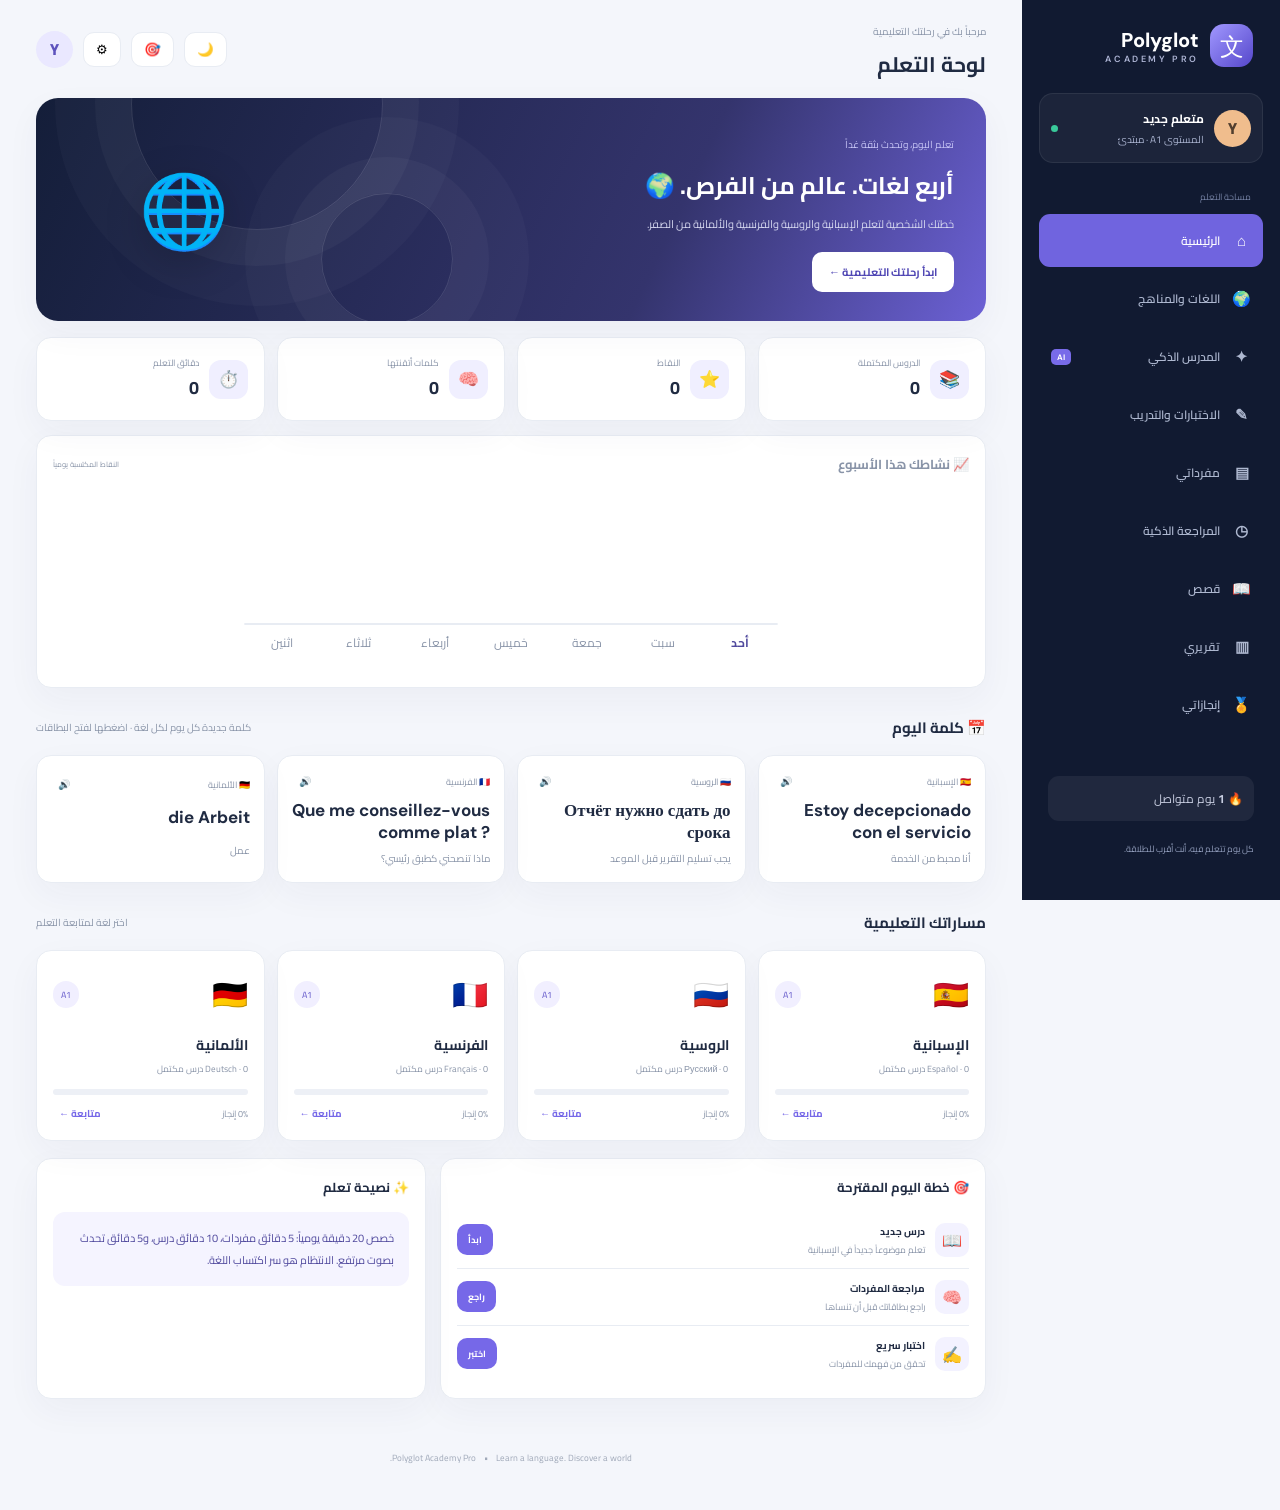
==== 3-index.html @ f04c6871 "Varied quiz questions every attempt (round 9)" ====
<!DOCTYPE html>
<html lang="ar" dir="rtl">
<head>
<meta charset="UTF-8"><meta name="viewport" content="width=device-width,initial-scale=1,viewport-fit=cover">
<meta name="theme-color" content="#10172b"><meta name="description" content="Polyglot Academy - منصة تعلم الإسبانية والروسية والفرنسية والألمانية">
<link rel="manifest" href="manifest.json"><link rel="icon" href="icon.svg" type="image/svg+xml"><link rel="apple-touch-icon" href="icon-192.png"><link rel="stylesheet" href="styles.css?v=10">
<title>Polyglot Academy Pro</title>
</head>
<body>
<script>if(localStorage.getItem("polyglot-theme")==="dark")document.body.classList.add("dark")</script>
<aside class="sidebar" id="sidebar">
 <a class="brand" href="#"><span class="brand-icon">文</span><span><b>Polyglot</b><small>ACADEMY PRO</small></span></a>
 <div class="user-card"><div class="avatar">Y</div><div><b>متعلم جديد</b><small>المستوى A1 · مبتدئ</small></div><span class="online"></span></div>
 <div class="nav-label">مساحة التعلم</div>
 <nav>
  <button class="nav active" data-page="dashboard"><i>⌂</i> الرئيسية</button>
  <button class="nav" data-page="languages"><i>🌍</i> اللغات والمناهج</button>
  <button class="nav" data-page="tutor"><i>✦</i> المدرس الذكي <em>AI</em></button>
  <button class="nav" data-page="practice"><i>✎</i> الاختبارات والتدريب</button>
  <button class="nav" data-page="vocabulary"><i>▤</i> مفرداتي</button>
  <button class="nav" data-page="review"><i>◷</i> المراجعة الذكية</button>
  <button class="nav" data-page="stories"><i>📖</i> قصص</button>
  <button class="nav" data-page="progress"><i>▥</i> تقريري</button>
  <button class="nav" data-page="achievements"><i>🏅</i> إنجازاتي</button>
 </nav>
 <div class="sidebar-bottom"><div class="streak">🔥 <b id="streak">1</b> يوم متواصل</div><small>كل يوم تتعلم فيه، أنت أقرب للطلاقة.</small></div>
</aside>
<main class="main">
 <header class="topbar"><button class="menu" id="menuBtn">☰</button><div><small class="muted">مرحباً بك في رحلتك التعليمية</small><h2 id="pageTitle">لوحة التعلم</h2></div><div class="top-actions"><button class="icon-btn" id="themeBtn" title="الوضع الليلي">🌙</button><button class="icon-btn" id="goalBtn" title="هدف اليوم">🎯</button><button class="icon-btn" id="settingsBtn" title="الإعدادات">⚙</button><div class="user-mini">Y</div></div></header>
 <section id="content"></section>
 <footer>Polyglot Academy Pro <span>•</span> Learn a language. Discover a world.</footer>
</main>
<div class="toast" id="toast"></div>
<script src="content.js?v=10"></script>
<script src="grammar.js?v=10"></script>
<script src="units2.js?v=10"></script>
<script src="grammar2.js?v=10"></script>
<script src="verbs.js?v=10"></script>
<script src="quizlogic.js?v=10"></script>
<script src="app.js?v=10"></script>
</body></html>
---- styles.css ----
@import url('https://fonts.googleapis.com/css2?family=Cairo:wght@400;500;600;700;800&family=DM+Sans:wght@400;500;600;700;800&display=swap');
:root{--navy:#111a31;--navy2:#1c2947;--purple:#7668e8;--purple2:#eeeaff;--bg:#f4f6fb;--ink:#202b42;--muted:#8994a8;--line:#e8ecf3;--white:#fff;--green:#20a779;--shadow:0 12px 35px #25375c0b}
*{box-sizing:border-box}body{margin:0;background:var(--bg);color:var(--ink);font-family:Cairo,Arial,sans-serif;display:flex;min-height:100vh}.sidebar{position:fixed;right:0;top:0;bottom:0;width:258px;background:var(--navy);color:#fff;padding:24px 17px;display:flex;flex-direction:column;z-index:9}.brand{display:flex;align-items:center;gap:11px;padding:0 10px 26px;color:white;text-decoration:none}.brand-icon{width:43px;height:43px;border-radius:14px;background:linear-gradient(135deg,#a198ff,#5547cb);display:grid;place-items:center;font-size:24px}.brand b{display:block;font:800 20px 'DM Sans'}.brand small{display:block;font:600 9px 'DM Sans';letter-spacing:2.6px;color:#aeb5d5}.user-card{display:flex;align-items:center;gap:10px;padding:13px 11px;background:#ffffff0c;border:1px solid #ffffff12;border-radius:14px;margin-bottom:25px}.avatar,.user-mini{width:37px;height:37px;border-radius:50%;display:grid;place-items:center;background:#f0bd8d;color:#513e2e;font-weight:800}.user-card b,.user-card small{display:block}.user-card b{font-size:12px}.user-card small{font-size:10px;color:#aab4d0}.online{width:7px;height:7px;border-radius:50%;background:#39c99a;margin-right:auto}.nav-label{font-size:9px;color:#7582a4;padding:0 12px 9px}nav{display:grid;gap:5px}.nav{width:100%;border:0;background:transparent;color:#aeb8d0;text-align:right;padding:12px;border-radius:11px;display:flex;align-items:center;gap:12px;font:600 12px Cairo;cursor:pointer}.nav i{font-style:normal;width:19px;text-align:center;font-size:15px}.nav em{font:700 8px 'DM Sans';background:#786be9;color:white;padding:3px 6px;border-radius:5px;margin-right:auto}.nav.active,.nav:hover{background:#7064df;color:#fff}.sidebar-bottom{margin-top:auto;padding:15px 9px;color:#c7cde0}.streak{background:#ffffff10;border-radius:11px;padding:11px;font-size:12px;margin-bottom:10px}.sidebar-bottom small{font-size:9px;color:#8f9bb9}.main{margin-right:258px;width:calc(100% - 258px);padding:0 36px 24px;max-width:1600px}.topbar{height:98px;display:flex;align-items:center;justify-content:space-between}.topbar h2{font-size:21px;margin:1px 0}.muted{color:var(--muted);font-size:10px}.top-actions{display:flex;gap:10px;align-items:center}.icon-btn,.menu{border:1px solid var(--line);background:#fff;border-radius:11px;padding:9px 12px;cursor:pointer}.user-mini{background:#eae8ff;color:#5d52bd}.menu{display:none}#content{padding-bottom:30px}.hero{background:linear-gradient(115deg,#141e39,#34346d 66%,#6c61d5);color:white;border-radius:22px;padding:29px 32px;min-height:190px;display:flex;align-items:center;justify-content:space-between;position:relative;overflow:hidden;box-shadow:var(--shadow)}.hero:before,.hero:after{content:"";position:absolute;border:1px solid #ffffff20;border-radius:50%;width:250px;height:250px;left:10%;top:-120px;box-shadow:0 0 0 36px #ffffff08,0 0 0 76px #ffffff06}.hero:after{width:130px;height:130px;left:30%;top:95px}.hero-copy{position:relative;z-index:1}.hero h1{font-size:24px;margin:6px 0}.hero p{font-size:11px;color:#d5d7ef;margin:0 0 18px}.hero-art{font-size:72px;z-index:1;margin-left:8%;filter:drop-shadow(0 10px 18px #0004)}.eyebrow{font-size:10px;color:#c6c4f5}.btn{border:0;background:var(--purple);color:white;border-radius:10px;padding:10px 17px;font:700 11px Cairo;cursor:pointer}.btn.light{background:#fff;color:#5047b4}.btn.ghost{background:#fff;color:var(--purple);border:1px solid #e5e1ff}.btn.dark{background:var(--navy)}.section-head{display:flex;align-items:center;justify-content:space-between;margin:25px 0 13px}.section-head h3{font-size:15px;margin:0}.section-head small,.subtext{font-size:10px;color:var(--muted)}.stats{display:grid;grid-template-columns:repeat(4,1fr);gap:12px;margin-top:16px}.stat,.panel,.language-card,.lesson-card,.metric{background:#fff;border:1px solid var(--line);border-radius:15px;padding:16px;box-shadow:var(--shadow)}.stat{display:flex;align-items:center;gap:10px}.stat-icon{width:39px;height:39px;border-radius:12px;background:#f0efff;display:grid;place-items:center;font-size:17px}.stat small{display:block;color:var(--muted);font-size:9px}.stat b{font-size:18px}.language-grid{display:grid;grid-template-columns:repeat(4,1fr);gap:12px}.language-card{padding:16px;position:relative;overflow:hidden}.lang-head{display:flex;justify-content:space-between;align-items:center}.flag{font-size:29px}.tag{font-size:9px;color:#6459ca;background:#f1efff;padding:5px 8px;border-radius:20px}.language-card h3{font-size:14px;margin:10px 0 0}.language-card p{font-size:9px;color:var(--muted);margin:2px 0 12px}.track{height:6px;background:#edf0f6;border-radius:8px;overflow:hidden;margin:8px 0}.track span{display:block;height:100%;background:var(--accent,var(--purple));border-radius:8px}.card-foot{display:flex;justify-content:space-between;align-items:center;color:var(--muted);font-size:9px}.card-foot button{border:0;background:none;color:var(--purple);font:700 10px Cairo;cursor:pointer}.two-col{display:grid;grid-template-columns:1.4fr 1fr;gap:14px;margin-top:17px}.panel h3{font-size:13px;margin:0 0 13px}.task{display:flex;align-items:center;gap:10px;padding:10px 0;border-bottom:1px solid var(--line)}.task:last-child{border:0}.task-icon{width:34px;height:34px;border-radius:10px;background:#f3f2ff;display:grid;place-items:center}.task b{display:block;font-size:10px}.task small{display:block;font-size:9px;color:var(--muted)}.task .btn{margin-right:auto;padding:7px 11px;font-size:9px}.quote{background:#f5f4ff;border-radius:12px;padding:15px;color:#514a9e;font-size:11px;line-height:2}.page-intro{color:var(--muted);font-size:11px;margin:0 0 17px}.course-grid{display:grid;grid-template-columns:repeat(2,1fr);gap:13px}.course-row{display:flex;align-items:center;gap:12px}.course-row h3{font-size:14px;margin:0}.course-row p{font-size:9px;color:var(--muted);margin:2px 0}.course-row .btn{margin-right:auto}.level-grid{display:grid;grid-template-columns:repeat(3,1fr);gap:10px}.level{background:white;border:1px solid var(--line);border-radius:13px;padding:13px;cursor:pointer;text-align:right}.level b{font:800 15px 'DM Sans';color:var(--purple)}.level small{display:block;color:var(--muted);font-size:9px;margin-top:4px}.level.active{border-color:var(--purple);background:#f8f7ff}.lesson-list{display:grid;gap:9px}.lesson{display:flex;align-items:center;gap:12px;background:white;border:1px solid var(--line);border-radius:12px;padding:12px}.lesson-num{width:32px;height:32px;border-radius:9px;background:#f1efff;color:#6459ca;display:grid;place-items:center;font-weight:800}.lesson b{font-size:11px}.lesson small{display:block;font-size:9px;color:var(--muted)}.lesson button{margin-right:auto}.tabs{display:flex;gap:7px;flex-wrap:wrap;margin-bottom:14px}.tab{border:1px solid var(--line);background:white;border-radius:9px;padding:7px 12px;font:600 10px Cairo;cursor:pointer}.tab.active{background:var(--navy);color:white}.quiz-box,.tutor-box{max-width:760px;margin:auto;background:white;border:1px solid var(--line);border-radius:17px;padding:22px}.question{font-size:20px;margin:22px 0 5px}.foreign{direction:ltr;text-align:right;font:600 17px 'DM Sans';color:#5b50c2}.answers{display:grid;gap:8px;margin:18px 0}.answer{border:1px solid var(--line);border-radius:10px;background:white;padding:11px;text-align:right;font:600 11px Cairo;cursor:pointer}.answer.correct{background:#e8f8f1;border-color:#25ac7a}.answer.wrong{background:#fff0f0;border-color:#db7474}.feedback{font-size:11px;min-height:22px}.flashcard{max-width:500px;margin:12px auto;background:linear-gradient(140deg,#202a50,#655bd0);color:white;border-radius:18px;padding:42px 20px;text-align:center;min-height:205px;display:grid;place-content:center;gap:12px;cursor:pointer}.flashcard strong{font:700 32px 'DM Sans'}.flashcard small{font-size:10px;color:#d9d8f7}.center-actions{display:flex;justify-content:center;gap:8px;flex-wrap:wrap}.chat-log{height:290px;overflow:auto;background:#f7f8fc;border-radius:12px;padding:13px;margin:14px 0;display:flex;flex-direction:column;gap:10px}.bubble{max-width:85%;padding:10px 13px;border-radius:12px;font-size:11px;line-height:1.9}.bubble.ai{background:white;border:1px solid var(--line);align-self:flex-start}.bubble.user{background:#eae8ff;color:#40378e;align-self:flex-end}.chat-input{display:flex;gap:8px}.chat-input input,.field{width:100%;border:1px solid var(--line);border-radius:10px;padding:11px;font:11px Cairo;outline:none}.chat-input input:focus,.field:focus{border-color:var(--purple)}.note{background:#fff8e8;border:1px solid #f3e4bb;color:#80652d;padding:12px;border-radius:11px;font-size:10px;line-height:1.8;margin-bottom:12px}.metric-grid{display:grid;grid-template-columns:repeat(3,1fr);gap:12px}.metric b{display:block;font-size:22px;color:var(--purple)}.metric small{font-size:9px;color:var(--muted)}.toast{position:fixed;bottom:22px;left:22px;background:#17213a;color:white;padding:11px 16px;border-radius:11px;font-size:11px;opacity:0;transform:translateY(8px);transition:.2s;z-index:20}.toast.show{opacity:1;transform:none}footer{text-align:center;color:#a0a9b9;font-size:9px;padding:20px}footer span{padding:0 6px}
@media(max-width:1100px){.language-grid{grid-template-columns:repeat(2,1fr)}.stats{grid-template-columns:repeat(2,1fr)}.main{padding:0 22px}.two-col{grid-template-columns:1fr}}
@media(max-width:700px){.sidebar{transform:translateX(105%);transition:.25s;width:260px}.sidebar.open{transform:none}.main{margin:0;width:100%;padding:0 14px 18px}.topbar{height:82px;gap:9px}.menu{display:block}.topbar>div:nth-child(2){margin-left:auto}.topbar h2{font-size:17px}.top-actions{gap:6px}.icon-btn{padding:8px}.hero{padding:22px 18px;min-height:170px}.hero h1{font-size:19px}.hero-art{font-size:49px;margin:0}.hero p{max-width:230px}.stats{gap:8px}.stat{padding:10px;gap:7px}.stat-icon{width:31px;height:31px;font-size:14px}.stat b{font-size:15px}.stat small{font-size:8px}.language-grid{gap:8px}.language-card{padding:12px}.course-grid{grid-template-columns:1fr}.level-grid{grid-template-columns:repeat(2,1fr)}.quiz-box,.tutor-box{padding:15px}.question{font-size:18px}.metric-grid{grid-template-columns:1fr 1fr}}

.bubble p{margin:0 0 6px}.bubble p:last-child{margin:0}.bubble ul,.bubble ol{margin:4px 0 6px;padding-right:20px}.bubble li{margin:2px 0}.bubble hr{border:0;border-top:1px solid var(--line);margin:8px 0}.bubble h4,.grammar h4{margin:6px 0;font-size:13px;color:var(--purple)}.bubble code{background:#f1efff;padding:1px 5px;border-radius:5px;font-family:'DM Sans',monospace}.tbl-wrap{overflow-x:auto;margin:8px 0}.md-table{border-collapse:collapse;width:100%;font-size:11px}.md-table th,.md-table td{border:1px solid var(--line);padding:7px 10px;text-align:right}.md-table th{background:#f1efff;color:#4a41a8}.grammar{margin-top:16px;background:#fbfaff;border:1px solid #e5e1ff;border-radius:14px;padding:14px 16px}.grammar p{font-size:11px;line-height:2;margin:4px 0 8px}.icon-btn.sm{padding:2px 7px;font-size:10px;border-radius:8px}

/* Round 3: mobile polish */
@media(max-width:700px){
.user-mini{display:none}
.topbar{padding:0 2px}
.chat-log{height:min(400px,52vh)}
.bubble{max-width:94%;font-size:12px}
.chat-input input{padding:10px;font-size:12px}
.chat-input .btn{padding:10px 13px}
.flashcard{padding:30px 14px;min-height:180px}
.flashcard strong{font-size:clamp(20px,6.5vw,30px);overflow-wrap:anywhere}
.lesson{flex-wrap:wrap;row-gap:7px}
.lesson button{margin-right:auto}
.section-head h3{font-size:14px}
.quote{font-size:12px}
.tutor-box,.quiz-box{padding:13px}
.question{font-size:16px}
.foreign{font-size:15px}
.metric-grid{gap:8px}
.hero-art{display:none}
.hero p{max-width:none}
footer{font-size:8px}
.md-table{font-size:10px}
.md-table th,.md-table td{padding:5px 7px}
}

/* Round 4: achievements + listening */
.badge-grid{display:grid;grid-template-columns:repeat(4,1fr);gap:12px}
.badge{background:#fff;border:1px solid var(--line);border-radius:15px;padding:16px 12px;text-align:center;box-shadow:var(--shadow);opacity:.55}
.badge.on{opacity:1;border-color:#d9d2ff;background:linear-gradient(160deg,#fff,#f6f4ff)}
.badge-icon{font-size:30px;margin-bottom:8px;filter:grayscale(1)}
.badge.on .badge-icon{filter:none}
.badge b{display:block;font-size:11px;margin-bottom:4px}
.badge small{display:block;font-size:9px;color:var(--muted);line-height:1.7;min-height:28px}
.badge-state{display:inline-block;margin-top:8px;font-size:9px;font-weight:700;color:var(--green);background:#e8f8f1;padding:4px 9px;border-radius:14px}
.badge-state.locked{color:var(--muted);background:#f1f3f8}
@media(max-width:1100px){.badge-grid{grid-template-columns:repeat(3,1fr)}}
@media(max-width:700px){.badge-grid{grid-template-columns:repeat(2,1fr);gap:8px}.badge{padding:12px 8px}.badge small{min-height:36px}}

/* Round 5: speaking + stories + chart */
.btn.rec{background:#d64b4b;animation:pulse 1.2s infinite}
@keyframes pulse{0%,100%{opacity:1}50%{opacity:.65}}
.story-line{border:1px solid var(--line);border-radius:11px;padding:10px 13px;margin:8px 0;cursor:pointer;background:#fff}
.story-line p{margin:0;font-size:13px;color:#4a41a8}
.story-line .story-ar{display:none;font-size:11px;color:var(--muted);margin-top:5px;line-height:1.8}
.story-line.open{background:#f8f7ff;border-color:#ddd6ff}
.story-line.open .story-ar{display:block}
.story .lesson-num{width:auto;padding:0 9px;font-size:10px}
@media(max-width:700px){.story-line p{font-size:12px}}

/* Round 6: role-play cards + dark mode */
.rp-grid{display:grid;grid-template-columns:repeat(3,1fr);gap:10px;margin-bottom:4px}
.rp-card{position:relative;border:1px solid var(--line);background:#fff;border-radius:13px;padding:14px 11px;cursor:pointer;text-align:center;font-family:Cairo}
.rp-card:hover{border-color:#d9d2ff;background:#f8f7ff}
.rp-icon{font-size:24px;display:block;margin-bottom:6px}
.rp-card b{display:block;font-size:11px;margin-bottom:3px}
.rp-card small{display:block;font-size:9px;color:var(--muted);line-height:1.6}
.rp-done{position:absolute;top:7px;left:8px;font-size:8px;font-weight:700;color:var(--green);background:#e8f8f1;padding:3px 7px;border-radius:12px}
@media(max-width:700px){.rp-grid{grid-template-columns:repeat(2,1fr);gap:8px}.rp-card{padding:11px 8px}}
:root{--chart-bar:#c9c4f2;--chart-today:#7668e8;--chart-num:#514a9e;--chart-num0:#c3c9d6;--chart-day:#8994a8;--chart-line:#e8ecf3}
body.dark{--bg:#0e1526;--ink:#e7ebf6;--muted:#93a0c0;--line:#263350;--chart-bar:#3d3670;--chart-today:#8f84f5;--chart-num:#c9c4f2;--chart-num0:#5a6480;--chart-day:#93a0c0;--chart-line:#2a3a5e}
body.dark .stat,body.dark .panel,body.dark .language-card,body.dark .lesson-card,body.dark .metric,body.dark .lesson,body.dark .badge,body.dark .story-line,body.dark .quiz-box,body.dark .tutor-box,body.dark .level,body.dark .tab,body.dark .answer,body.dark .icon-btn,body.dark .menu,body.dark .rp-card{background:#16203a;border-color:#263350;box-shadow:0 12px 35px #00000030}
body.dark .rp-card:hover{background:#1c2547;border-color:#3a3f7d}
body.dark .bubble.ai{background:#1b2745;border-color:#2a3a5e;color:#e7ebf6}
body.dark .bubble.user{background:#353a7a;color:#e6e4ff}
body.dark .chat-log{background:#101a30}
body.dark .chat-input input,body.dark .field{background:#101a30;border-color:#2a3a5e;color:#e7ebf6}
body.dark .tab.active{background:#6c61d5}
body.dark .btn.ghost{background:#1b2745;border-color:#3a3f7d;color:#a99fff}
body.dark .track{background:#22304f}
body.dark .level.active{background:#1c2547;border-color:var(--purple)}
body.dark .level b{color:#a99fff}
body.dark .lesson-num,body.dark .tag,body.dark .stat-icon,body.dark .task-icon{background:#232c52;color:#a99fff}
body.dark .quote{background:#1c2440;color:#b9b3f2}
body.dark .note{background:#2b2416;border-color:#4a3d1f;color:#d8b96a}
body.dark .answer.correct{background:#123527;border-color:#25ac7a}
body.dark .answer.wrong{background:#3a1d1d;border-color:#db7474}
body.dark .badge.on{background:linear-gradient(160deg,#1b2547,#1a2140);border-color:#3a3f7d}
body.dark .badge-state{background:#123527}
body.dark .badge-state.locked{background:#1c2540}
body.dark .rp-done{background:#123527}
body.dark .story-line.open{background:#1c2547;border-color:#3a3f7d}
body.dark .story-line p{color:#b9b3f2}
body.dark .grammar{background:#1a2140;border-color:#3a3f7d}
body.dark .bubble code,body.dark .md-table th{background:#232c52}
body.dark .md-table th{color:#b9b3f2}
body.dark .md-table th,body.dark .md-table td{border-color:#2a3a5e}
body.dark .user-mini{background:#353a7a;color:#cfcaff}
body.dark .card-foot button,body.dark .metric b{color:#a99fff}
body.dark footer{color:#5f6c8f}
.wotd-grid{display:grid;grid-template-columns:repeat(4,1fr);gap:12px}
.wotd-card{background:#fff;border:1px solid var(--line);border-radius:15px;padding:14px;box-shadow:var(--shadow);cursor:pointer;display:grid;gap:6px}
.wotd-card:hover{border-color:#d9d2ff}
.wotd-card b{font:700 17px 'DM Sans';direction:auto;text-align:right}
.wotd-card small{color:var(--muted);font-size:10px}
.write-area{resize:vertical;min-height:110px;line-height:1.9}
@media(max-width:1100px){.wotd-grid{grid-template-columns:repeat(2,1fr)}}
@media(max-width:700px){.wotd-grid{grid-template-columns:repeat(2,1fr);gap:8px}.wotd-card{padding:11px 10px}}
body.dark .wotd-card{background:#16203a;border-color:#263350;box-shadow:0 12px 35px #00000030}
body.dark .wotd-card:hover{border-color:#3a3f7d}
body.dark .write-area{background:#101a30;border-color:#2a3a5e;color:#e7ebf6}
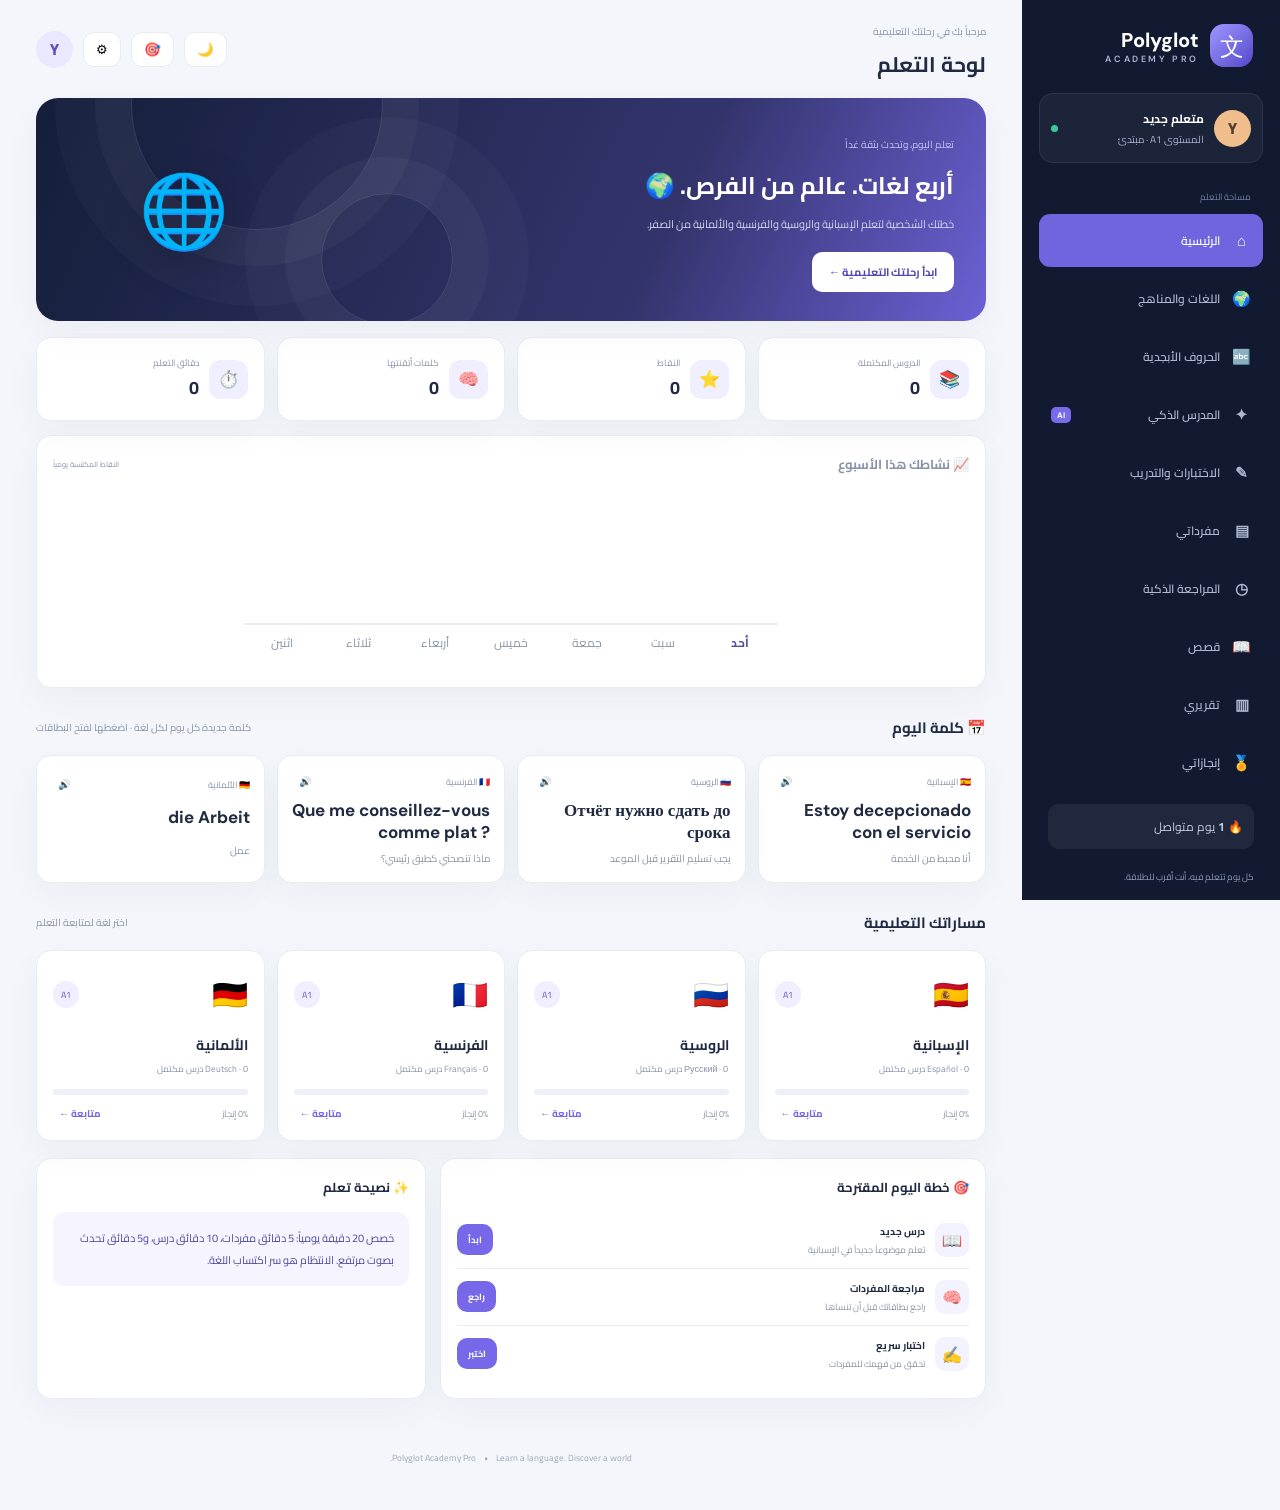
==== commit 355c150e: "Fix mobile sidebar: independent scroll, backdrop, scroll lock" ====
--- a/3-index.html
+++ b/3-index.html
@@ -3,7 +3,7 @@
 <head>
 <meta charset="UTF-8"><meta name="viewport" content="width=device-width,initial-scale=1,viewport-fit=cover">
 <meta name="theme-color" content="#10172b"><meta name="description" content="Polyglot Academy - منصة تعلم الإسبانية والروسية والفرنسية والألمانية">
-<link rel="manifest" href="manifest.json"><link rel="icon" href="icon.svg" type="image/svg+xml"><link rel="apple-touch-icon" href="icon-192.png"><link rel="stylesheet" href="styles.css?v=10">
+<link rel="manifest" href="manifest.json"><link rel="icon" href="icon.svg" type="image/svg+xml"><link rel="apple-touch-icon" href="icon-192.png"><link rel="stylesheet" href="styles.css?v=12">
 <title>Polyglot Academy Pro</title>
 </head>
 <body>
@@ -15,6 +15,7 @@
  <nav>
   <button class="nav active" data-page="dashboard"><i>⌂</i> الرئيسية</button>
   <button class="nav" data-page="languages"><i>🌍</i> اللغات والمناهج</button>
+  <button class="nav" data-page="alphabet"><i>🔤</i> الحروف الأبجدية</button>
   <button class="nav" data-page="tutor"><i>✦</i> المدرس الذكي <em>AI</em></button>
   <button class="nav" data-page="practice"><i>✎</i> الاختبارات والتدريب</button>
   <button class="nav" data-page="vocabulary"><i>▤</i> مفرداتي</button>
@@ -25,17 +26,19 @@
  </nav>
  <div class="sidebar-bottom"><div class="streak">🔥 <b id="streak">1</b> يوم متواصل</div><small>كل يوم تتعلم فيه، أنت أقرب للطلاقة.</small></div>
 </aside>
+<div class="backdrop" id="backdrop"></div>
 <main class="main">
  <header class="topbar"><button class="menu" id="menuBtn">☰</button><div><small class="muted">مرحباً بك في رحلتك التعليمية</small><h2 id="pageTitle">لوحة التعلم</h2></div><div class="top-actions"><button class="icon-btn" id="themeBtn" title="الوضع الليلي">🌙</button><button class="icon-btn" id="goalBtn" title="هدف اليوم">🎯</button><button class="icon-btn" id="settingsBtn" title="الإعدادات">⚙</button><div class="user-mini">Y</div></div></header>
  <section id="content"></section>
  <footer>Polyglot Academy Pro <span>•</span> Learn a language. Discover a world.</footer>
 </main>
 <div class="toast" id="toast"></div>
-<script src="content.js?v=10"></script>
-<script src="grammar.js?v=10"></script>
-<script src="units2.js?v=10"></script>
-<script src="grammar2.js?v=10"></script>
-<script src="verbs.js?v=10"></script>
-<script src="quizlogic.js?v=10"></script>
-<script src="app.js?v=10"></script>
+<script src="content.js?v=12"></script>
+<script src="grammar.js?v=12"></script>
+<script src="units2.js?v=12"></script>
+<script src="grammar2.js?v=12"></script>
+<script src="verbs.js?v=12"></script>
+<script src="quizlogic.js?v=12"></script>
+<script src="alphabet.js?v=12"></script>
+<script src="app.js?v=12"></script>
 </body></html>
--- a/styles.css
+++ b/styles.css
@@ -106,3 +106,13 @@
 body.dark .wotd-card{background:#16203a;border-color:#263350;box-shadow:0 12px 35px #00000030}
 body.dark .wotd-card:hover{border-color:#3a3f7d}
 body.dark .write-area{background:#101a30;border-color:#2a3a5e;color:#e7ebf6}
+.abc-grid{display:grid;grid-template-columns:repeat(auto-fill,minmax(150px,1fr));gap:10px}
+.abc-card{background:#fff;border:1px solid var(--line);border-radius:13px;padding:12px;display:grid;gap:5px;box-shadow:var(--shadow)}
+.abc-card:hover{border-color:#d9d2ff}
+.abc-letter{font:700 22px 'DM Sans';color:#514a9e}
+.abc-name{font:700 14px Cairo;color:var(--purple)}
+.abc-card small{color:var(--muted);font-size:10px;line-height:1.8}
+.abc-card .icon-btn.sm{padding:3px 7px;font-size:11px}
+body.dark .abc-card{background:#16203a;border-color:#263350;box-shadow:0 12px 35px #00000030}
+body.dark .abc-letter{color:#c9c4f5}
+@media(max-width:700px){.abc-grid{grid-template-columns:repeat(2,1fr);gap:8px}.abc-card{padding:10px}.abc-letter{font-size:19px}}
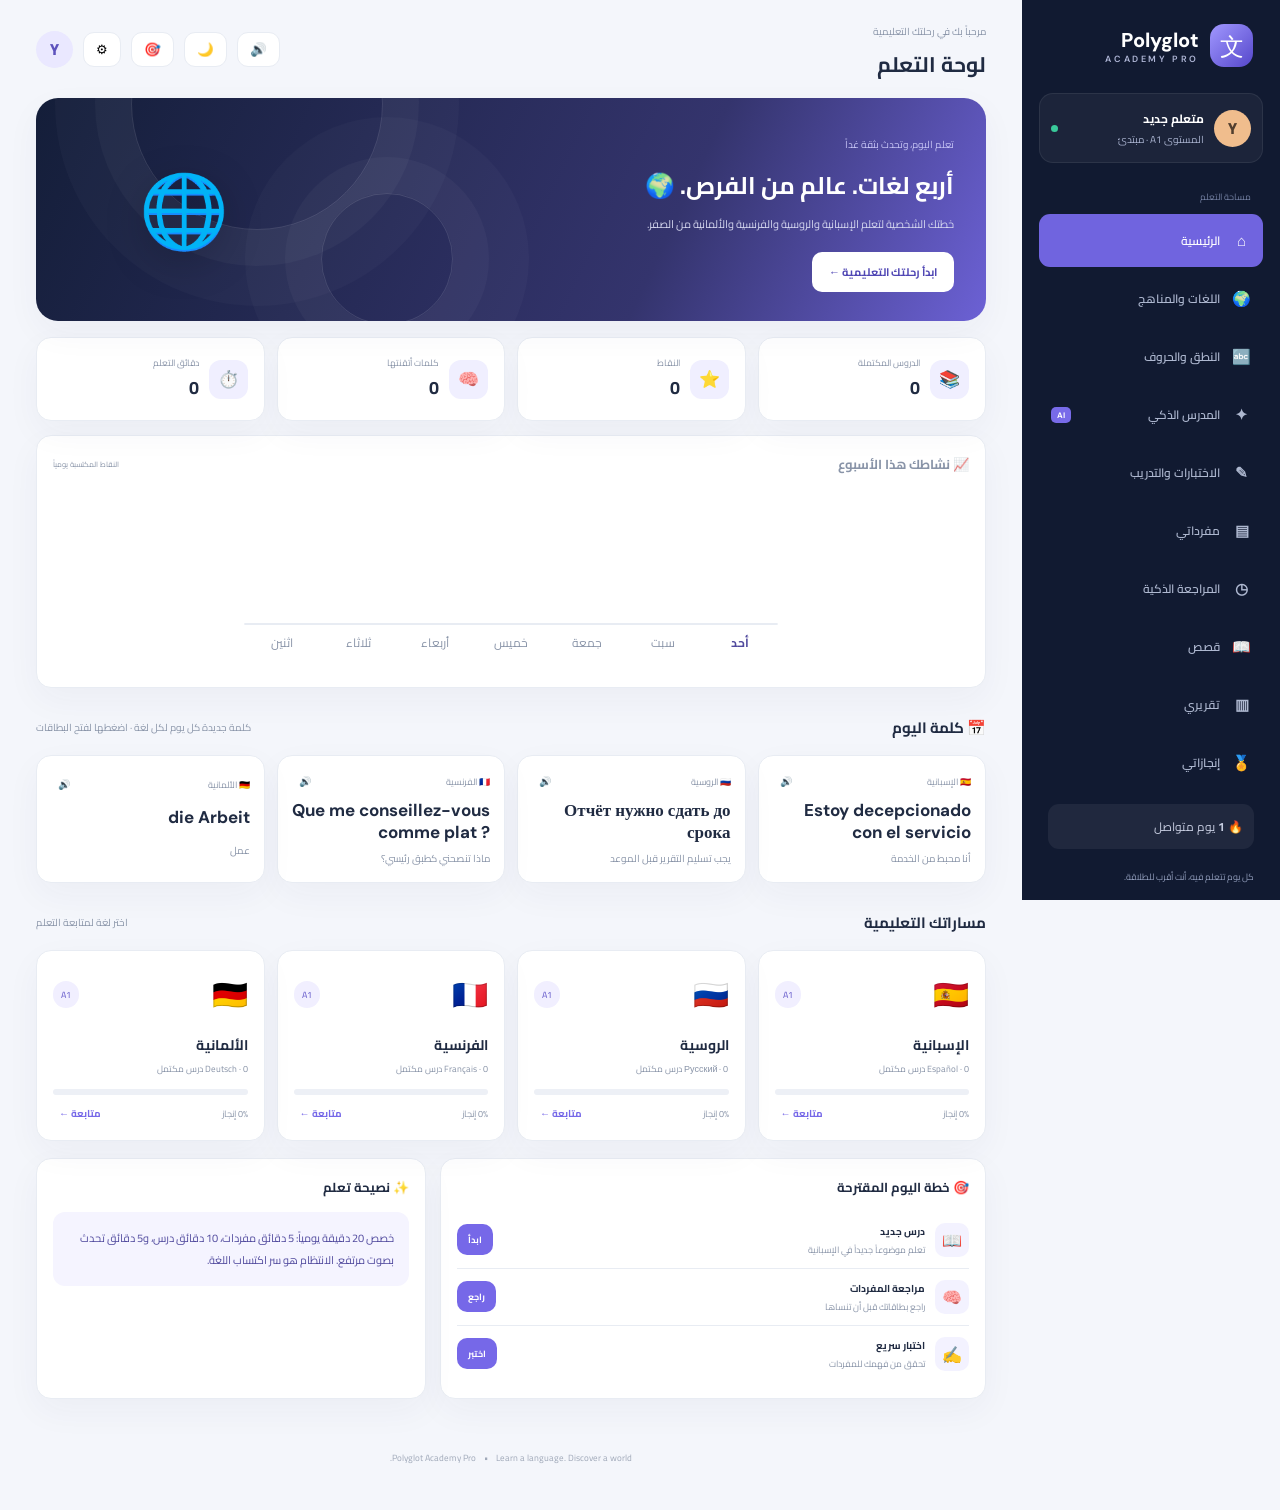
==== commit 2f92984b: "Add files via upload" ====
--- a/3-index.html
+++ b/3-index.html
@@ -2,8 +2,8 @@
 <html lang="ar" dir="rtl">
 <head>
 <meta charset="UTF-8"><meta name="viewport" content="width=device-width,initial-scale=1,viewport-fit=cover">
-<meta name="theme-color" content="#10172b"><meta name="description" content="Polyglot Academy - منصة تعلم الإسبانية والروسية والفرنسية والألمانية">
-<link rel="manifest" href="manifest.json"><link rel="icon" href="icon.svg" type="image/svg+xml"><link rel="apple-touch-icon" href="icon-192.png"><link rel="stylesheet" href="styles.css?v=12">
+<meta name="theme-color" content="#10172b"><meta name="description" content="Polyglot Academy - منصة تعلم الإسبانية والصينية والروسية والفرنسية والألمانية">
+<link rel="manifest" href="manifest.json"><link rel="icon" href="icon.svg" type="image/svg+xml"><link rel="apple-touch-icon" href="icon-192.png"><link rel="stylesheet" href="styles.css?v=14">
 <title>Polyglot Academy Pro</title>
 </head>
 <body>
@@ -15,7 +15,7 @@
  <nav>
   <button class="nav active" data-page="dashboard"><i>⌂</i> الرئيسية</button>
   <button class="nav" data-page="languages"><i>🌍</i> اللغات والمناهج</button>
-  <button class="nav" data-page="alphabet"><i>🔤</i> الحروف الأبجدية</button>
+  <button class="nav" data-page="alphabet"><i>🔤</i> النطق والحروف</button>
   <button class="nav" data-page="tutor"><i>✦</i> المدرس الذكي <em>AI</em></button>
   <button class="nav" data-page="practice"><i>✎</i> الاختبارات والتدريب</button>
   <button class="nav" data-page="vocabulary"><i>▤</i> مفرداتي</button>
@@ -28,17 +28,18 @@
 </aside>
 <div class="backdrop" id="backdrop"></div>
 <main class="main">
- <header class="topbar"><button class="menu" id="menuBtn">☰</button><div><small class="muted">مرحباً بك في رحلتك التعليمية</small><h2 id="pageTitle">لوحة التعلم</h2></div><div class="top-actions"><button class="icon-btn" id="themeBtn" title="الوضع الليلي">🌙</button><button class="icon-btn" id="goalBtn" title="هدف اليوم">🎯</button><button class="icon-btn" id="settingsBtn" title="الإعدادات">⚙</button><div class="user-mini">Y</div></div></header>
+ <header class="topbar"><button class="menu" id="menuBtn">☰</button><div><small class="muted">مرحباً بك في رحلتك التعليمية</small><h2 id="pageTitle">لوحة التعلم</h2></div><div class="top-actions"><button class="icon-btn" id="rateBtn" title="سرعة النطق">🔊</button><button class="icon-btn" id="themeBtn" title="الوضع الليلي">🌙</button><button class="icon-btn" id="goalBtn" title="هدف اليوم">🎯</button><button class="icon-btn" id="settingsBtn" title="الإعدادات">⚙</button><div class="user-mini">Y</div></div></header>
  <section id="content"></section>
  <footer>Polyglot Academy Pro <span>•</span> Learn a language. Discover a world.</footer>
 </main>
 <div class="toast" id="toast"></div>
-<script src="content.js?v=12"></script>
-<script src="grammar.js?v=12"></script>
-<script src="units2.js?v=12"></script>
-<script src="grammar2.js?v=12"></script>
-<script src="verbs.js?v=12"></script>
-<script src="quizlogic.js?v=12"></script>
-<script src="alphabet.js?v=12"></script>
-<script src="app.js?v=12"></script>
+<script src="content.js?v=14"></script>
+<script src="grammar.js?v=14"></script>
+<script src="units2.js?v=14"></script>
+<script src="grammar2.js?v=14"></script>
+<script src="verbs.js?v=14"></script>
+<script src="quizlogic.js?v=14"></script>
+<script src="alphabet.js?v=14"></script>
+<script src="zh.js?v=14"></script>
+<script src="app.js?v=14"></script>
 </body></html>
--- a/styles.css
+++ b/styles.css
@@ -1,8 +1,8 @@
 @import url('https://fonts.googleapis.com/css2?family=Cairo:wght@400;500;600;700;800&family=DM+Sans:wght@400;500;600;700;800&display=swap');
 :root{--navy:#111a31;--navy2:#1c2947;--purple:#7668e8;--purple2:#eeeaff;--bg:#f4f6fb;--ink:#202b42;--muted:#8994a8;--line:#e8ecf3;--white:#fff;--green:#20a779;--shadow:0 12px 35px #25375c0b}
-*{box-sizing:border-box}body{margin:0;background:var(--bg);color:var(--ink);font-family:Cairo,Arial,sans-serif;display:flex;min-height:100vh}.sidebar{position:fixed;right:0;top:0;bottom:0;width:258px;background:var(--navy);color:#fff;padding:24px 17px;display:flex;flex-direction:column;z-index:9}.brand{display:flex;align-items:center;gap:11px;padding:0 10px 26px;color:white;text-decoration:none}.brand-icon{width:43px;height:43px;border-radius:14px;background:linear-gradient(135deg,#a198ff,#5547cb);display:grid;place-items:center;font-size:24px}.brand b{display:block;font:800 20px 'DM Sans'}.brand small{display:block;font:600 9px 'DM Sans';letter-spacing:2.6px;color:#aeb5d5}.user-card{display:flex;align-items:center;gap:10px;padding:13px 11px;background:#ffffff0c;border:1px solid #ffffff12;border-radius:14px;margin-bottom:25px}.avatar,.user-mini{width:37px;height:37px;border-radius:50%;display:grid;place-items:center;background:#f0bd8d;color:#513e2e;font-weight:800}.user-card b,.user-card small{display:block}.user-card b{font-size:12px}.user-card small{font-size:10px;color:#aab4d0}.online{width:7px;height:7px;border-radius:50%;background:#39c99a;margin-right:auto}.nav-label{font-size:9px;color:#7582a4;padding:0 12px 9px}nav{display:grid;gap:5px}.nav{width:100%;border:0;background:transparent;color:#aeb8d0;text-align:right;padding:12px;border-radius:11px;display:flex;align-items:center;gap:12px;font:600 12px Cairo;cursor:pointer}.nav i{font-style:normal;width:19px;text-align:center;font-size:15px}.nav em{font:700 8px 'DM Sans';background:#786be9;color:white;padding:3px 6px;border-radius:5px;margin-right:auto}.nav.active,.nav:hover{background:#7064df;color:#fff}.sidebar-bottom{margin-top:auto;padding:15px 9px;color:#c7cde0}.streak{background:#ffffff10;border-radius:11px;padding:11px;font-size:12px;margin-bottom:10px}.sidebar-bottom small{font-size:9px;color:#8f9bb9}.main{margin-right:258px;width:calc(100% - 258px);padding:0 36px 24px;max-width:1600px}.topbar{height:98px;display:flex;align-items:center;justify-content:space-between}.topbar h2{font-size:21px;margin:1px 0}.muted{color:var(--muted);font-size:10px}.top-actions{display:flex;gap:10px;align-items:center}.icon-btn,.menu{border:1px solid var(--line);background:#fff;border-radius:11px;padding:9px 12px;cursor:pointer}.user-mini{background:#eae8ff;color:#5d52bd}.menu{display:none}#content{padding-bottom:30px}.hero{background:linear-gradient(115deg,#141e39,#34346d 66%,#6c61d5);color:white;border-radius:22px;padding:29px 32px;min-height:190px;display:flex;align-items:center;justify-content:space-between;position:relative;overflow:hidden;box-shadow:var(--shadow)}.hero:before,.hero:after{content:"";position:absolute;border:1px solid #ffffff20;border-radius:50%;width:250px;height:250px;left:10%;top:-120px;box-shadow:0 0 0 36px #ffffff08,0 0 0 76px #ffffff06}.hero:after{width:130px;height:130px;left:30%;top:95px}.hero-copy{position:relative;z-index:1}.hero h1{font-size:24px;margin:6px 0}.hero p{font-size:11px;color:#d5d7ef;margin:0 0 18px}.hero-art{font-size:72px;z-index:1;margin-left:8%;filter:drop-shadow(0 10px 18px #0004)}.eyebrow{font-size:10px;color:#c6c4f5}.btn{border:0;background:var(--purple);color:white;border-radius:10px;padding:10px 17px;font:700 11px Cairo;cursor:pointer}.btn.light{background:#fff;color:#5047b4}.btn.ghost{background:#fff;color:var(--purple);border:1px solid #e5e1ff}.btn.dark{background:var(--navy)}.section-head{display:flex;align-items:center;justify-content:space-between;margin:25px 0 13px}.section-head h3{font-size:15px;margin:0}.section-head small,.subtext{font-size:10px;color:var(--muted)}.stats{display:grid;grid-template-columns:repeat(4,1fr);gap:12px;margin-top:16px}.stat,.panel,.language-card,.lesson-card,.metric{background:#fff;border:1px solid var(--line);border-radius:15px;padding:16px;box-shadow:var(--shadow)}.stat{display:flex;align-items:center;gap:10px}.stat-icon{width:39px;height:39px;border-radius:12px;background:#f0efff;display:grid;place-items:center;font-size:17px}.stat small{display:block;color:var(--muted);font-size:9px}.stat b{font-size:18px}.language-grid{display:grid;grid-template-columns:repeat(4,1fr);gap:12px}.language-card{padding:16px;position:relative;overflow:hidden}.lang-head{display:flex;justify-content:space-between;align-items:center}.flag{font-size:29px}.tag{font-size:9px;color:#6459ca;background:#f1efff;padding:5px 8px;border-radius:20px}.language-card h3{font-size:14px;margin:10px 0 0}.language-card p{font-size:9px;color:var(--muted);margin:2px 0 12px}.track{height:6px;background:#edf0f6;border-radius:8px;overflow:hidden;margin:8px 0}.track span{display:block;height:100%;background:var(--accent,var(--purple));border-radius:8px}.card-foot{display:flex;justify-content:space-between;align-items:center;color:var(--muted);font-size:9px}.card-foot button{border:0;background:none;color:var(--purple);font:700 10px Cairo;cursor:pointer}.two-col{display:grid;grid-template-columns:1.4fr 1fr;gap:14px;margin-top:17px}.panel h3{font-size:13px;margin:0 0 13px}.task{display:flex;align-items:center;gap:10px;padding:10px 0;border-bottom:1px solid var(--line)}.task:last-child{border:0}.task-icon{width:34px;height:34px;border-radius:10px;background:#f3f2ff;display:grid;place-items:center}.task b{display:block;font-size:10px}.task small{display:block;font-size:9px;color:var(--muted)}.task .btn{margin-right:auto;padding:7px 11px;font-size:9px}.quote{background:#f5f4ff;border-radius:12px;padding:15px;color:#514a9e;font-size:11px;line-height:2}.page-intro{color:var(--muted);font-size:11px;margin:0 0 17px}.course-grid{display:grid;grid-template-columns:repeat(2,1fr);gap:13px}.course-row{display:flex;align-items:center;gap:12px}.course-row h3{font-size:14px;margin:0}.course-row p{font-size:9px;color:var(--muted);margin:2px 0}.course-row .btn{margin-right:auto}.level-grid{display:grid;grid-template-columns:repeat(3,1fr);gap:10px}.level{background:white;border:1px solid var(--line);border-radius:13px;padding:13px;cursor:pointer;text-align:right}.level b{font:800 15px 'DM Sans';color:var(--purple)}.level small{display:block;color:var(--muted);font-size:9px;margin-top:4px}.level.active{border-color:var(--purple);background:#f8f7ff}.lesson-list{display:grid;gap:9px}.lesson{display:flex;align-items:center;gap:12px;background:white;border:1px solid var(--line);border-radius:12px;padding:12px}.lesson-num{width:32px;height:32px;border-radius:9px;background:#f1efff;color:#6459ca;display:grid;place-items:center;font-weight:800}.lesson b{font-size:11px}.lesson small{display:block;font-size:9px;color:var(--muted)}.lesson button{margin-right:auto}.tabs{display:flex;gap:7px;flex-wrap:wrap;margin-bottom:14px}.tab{border:1px solid var(--line);background:white;border-radius:9px;padding:7px 12px;font:600 10px Cairo;cursor:pointer}.tab.active{background:var(--navy);color:white}.quiz-box,.tutor-box{max-width:760px;margin:auto;background:white;border:1px solid var(--line);border-radius:17px;padding:22px}.question{font-size:20px;margin:22px 0 5px}.foreign{direction:ltr;text-align:right;font:600 17px 'DM Sans';color:#5b50c2}.answers{display:grid;gap:8px;margin:18px 0}.answer{border:1px solid var(--line);border-radius:10px;background:white;padding:11px;text-align:right;font:600 11px Cairo;cursor:pointer}.answer.correct{background:#e8f8f1;border-color:#25ac7a}.answer.wrong{background:#fff0f0;border-color:#db7474}.feedback{font-size:11px;min-height:22px}.flashcard{max-width:500px;margin:12px auto;background:linear-gradient(140deg,#202a50,#655bd0);color:white;border-radius:18px;padding:42px 20px;text-align:center;min-height:205px;display:grid;place-content:center;gap:12px;cursor:pointer}.flashcard strong{font:700 32px 'DM Sans'}.flashcard small{font-size:10px;color:#d9d8f7}.center-actions{display:flex;justify-content:center;gap:8px;flex-wrap:wrap}.chat-log{height:290px;overflow:auto;background:#f7f8fc;border-radius:12px;padding:13px;margin:14px 0;display:flex;flex-direction:column;gap:10px}.bubble{max-width:85%;padding:10px 13px;border-radius:12px;font-size:11px;line-height:1.9}.bubble.ai{background:white;border:1px solid var(--line);align-self:flex-start}.bubble.user{background:#eae8ff;color:#40378e;align-self:flex-end}.chat-input{display:flex;gap:8px}.chat-input input,.field{width:100%;border:1px solid var(--line);border-radius:10px;padding:11px;font:11px Cairo;outline:none}.chat-input input:focus,.field:focus{border-color:var(--purple)}.note{background:#fff8e8;border:1px solid #f3e4bb;color:#80652d;padding:12px;border-radius:11px;font-size:10px;line-height:1.8;margin-bottom:12px}.metric-grid{display:grid;grid-template-columns:repeat(3,1fr);gap:12px}.metric b{display:block;font-size:22px;color:var(--purple)}.metric small{font-size:9px;color:var(--muted)}.toast{position:fixed;bottom:22px;left:22px;background:#17213a;color:white;padding:11px 16px;border-radius:11px;font-size:11px;opacity:0;transform:translateY(8px);transition:.2s;z-index:20}.toast.show{opacity:1;transform:none}footer{text-align:center;color:#a0a9b9;font-size:9px;padding:20px}footer span{padding:0 6px}
+*{box-sizing:border-box}body{margin:0;background:var(--bg);color:var(--ink);font-family:Cairo,Arial,sans-serif;display:flex;min-height:100vh}.sidebar{position:fixed;right:0;top:0;bottom:0;width:258px;background:var(--navy);color:#fff;padding:24px 17px;display:flex;flex-direction:column;z-index:40;overflow-y:auto;overscroll-behavior:contain}.brand{display:flex;align-items:center;gap:11px;padding:0 10px 26px;color:white;text-decoration:none}.brand-icon{width:43px;height:43px;border-radius:14px;background:linear-gradient(135deg,#a198ff,#5547cb);display:grid;place-items:center;font-size:24px}.brand b{display:block;font:800 20px 'DM Sans'}.brand small{display:block;font:600 9px 'DM Sans';letter-spacing:2.6px;color:#aeb5d5}.user-card{display:flex;align-items:center;gap:10px;padding:13px 11px;background:#ffffff0c;border:1px solid #ffffff12;border-radius:14px;margin-bottom:25px}.avatar,.user-mini{width:37px;height:37px;border-radius:50%;display:grid;place-items:center;background:#f0bd8d;color:#513e2e;font-weight:800}.user-card b,.user-card small{display:block}.user-card b{font-size:12px}.user-card small{font-size:10px;color:#aab4d0}.online{width:7px;height:7px;border-radius:50%;background:#39c99a;margin-right:auto}.nav-label{font-size:9px;color:#7582a4;padding:0 12px 9px}nav{display:grid;gap:5px}.nav{width:100%;border:0;background:transparent;color:#aeb8d0;text-align:right;padding:12px;border-radius:11px;display:flex;align-items:center;gap:12px;font:600 12px Cairo;cursor:pointer}.nav i{font-style:normal;width:19px;text-align:center;font-size:15px}.nav em{font:700 8px 'DM Sans';background:#786be9;color:white;padding:3px 6px;border-radius:5px;margin-right:auto}.nav.active,.nav:hover{background:#7064df;color:#fff}.sidebar-bottom{margin-top:auto;padding:15px 9px;color:#c7cde0}.streak{background:#ffffff10;border-radius:11px;padding:11px;font-size:12px;margin-bottom:10px}.sidebar-bottom small{font-size:9px;color:#8f9bb9}.main{margin-right:258px;width:calc(100% - 258px);padding:0 36px 24px;max-width:1600px}.topbar{height:98px;display:flex;align-items:center;justify-content:space-between}.topbar h2{font-size:21px;margin:1px 0}.muted{color:var(--muted);font-size:10px}.top-actions{display:flex;gap:10px;align-items:center}.icon-btn,.menu{border:1px solid var(--line);background:#fff;border-radius:11px;padding:9px 12px;cursor:pointer}.user-mini{background:#eae8ff;color:#5d52bd}.menu{display:none}#content{padding-bottom:30px}.hero{background:linear-gradient(115deg,#141e39,#34346d 66%,#6c61d5);color:white;border-radius:22px;padding:29px 32px;min-height:190px;display:flex;align-items:center;justify-content:space-between;position:relative;overflow:hidden;box-shadow:var(--shadow)}.hero:before,.hero:after{content:"";position:absolute;border:1px solid #ffffff20;border-radius:50%;width:250px;height:250px;left:10%;top:-120px;box-shadow:0 0 0 36px #ffffff08,0 0 0 76px #ffffff06}.hero:after{width:130px;height:130px;left:30%;top:95px}.hero-copy{position:relative;z-index:1}.hero h1{font-size:24px;margin:6px 0}.hero p{font-size:11px;color:#d5d7ef;margin:0 0 18px}.hero-art{font-size:72px;z-index:1;margin-left:8%;filter:drop-shadow(0 10px 18px #0004)}.eyebrow{font-size:10px;color:#c6c4f5}.btn{border:0;background:var(--purple);color:white;border-radius:10px;padding:10px 17px;font:700 11px Cairo;cursor:pointer}.btn.light{background:#fff;color:#5047b4}.btn.ghost{background:#fff;color:var(--purple);border:1px solid #e5e1ff}.btn.dark{background:var(--navy)}.section-head{display:flex;align-items:center;justify-content:space-between;margin:25px 0 13px}.section-head h3{font-size:15px;margin:0}.section-head small,.subtext{font-size:10px;color:var(--muted)}.stats{display:grid;grid-template-columns:repeat(4,1fr);gap:12px;margin-top:16px}.stat,.panel,.language-card,.lesson-card,.metric{background:#fff;border:1px solid var(--line);border-radius:15px;padding:16px;box-shadow:var(--shadow)}.stat{display:flex;align-items:center;gap:10px}.stat-icon{width:39px;height:39px;border-radius:12px;background:#f0efff;display:grid;place-items:center;font-size:17px}.stat small{display:block;color:var(--muted);font-size:9px}.stat b{font-size:18px}.language-grid{display:grid;grid-template-columns:repeat(4,1fr);gap:12px}.language-card{padding:16px;position:relative;overflow:hidden}.lang-head{display:flex;justify-content:space-between;align-items:center}.flag{font-size:29px}.tag{font-size:9px;color:#6459ca;background:#f1efff;padding:5px 8px;border-radius:20px}.language-card h3{font-size:14px;margin:10px 0 0}.language-card p{font-size:9px;color:var(--muted);margin:2px 0 12px}.track{height:6px;background:#edf0f6;border-radius:8px;overflow:hidden;margin:8px 0}.track span{display:block;height:100%;background:var(--accent,var(--purple));border-radius:8px}.card-foot{display:flex;justify-content:space-between;align-items:center;color:var(--muted);font-size:9px}.card-foot button{border:0;background:none;color:var(--purple);font:700 10px Cairo;cursor:pointer}.two-col{display:grid;grid-template-columns:1.4fr 1fr;gap:14px;margin-top:17px}.panel h3{font-size:13px;margin:0 0 13px}.task{display:flex;align-items:center;gap:10px;padding:10px 0;border-bottom:1px solid var(--line)}.task:last-child{border:0}.task-icon{width:34px;height:34px;border-radius:10px;background:#f3f2ff;display:grid;place-items:center}.task b{display:block;font-size:10px}.task small{display:block;font-size:9px;color:var(--muted)}.task .btn{margin-right:auto;padding:7px 11px;font-size:9px}.quote{background:#f5f4ff;border-radius:12px;padding:15px;color:#514a9e;font-size:11px;line-height:2}.page-intro{color:var(--muted);font-size:11px;margin:0 0 17px}.course-grid{display:grid;grid-template-columns:repeat(2,1fr);gap:13px}.course-row{display:flex;align-items:center;gap:12px}.course-row h3{font-size:14px;margin:0}.course-row p{font-size:9px;color:var(--muted);margin:2px 0}.course-row .btn{margin-right:auto}.level-grid{display:grid;grid-template-columns:repeat(3,1fr);gap:10px}.level{background:white;border:1px solid var(--line);border-radius:13px;padding:13px;cursor:pointer;text-align:right}.level b{font:800 15px 'DM Sans';color:var(--purple)}.level small{display:block;color:var(--muted);font-size:9px;margin-top:4px}.level.active{border-color:var(--purple);background:#f8f7ff}.lesson-list{display:grid;gap:9px}.lesson{display:flex;align-items:center;gap:12px;background:white;border:1px solid var(--line);border-radius:12px;padding:12px}.lesson-num{width:32px;height:32px;border-radius:9px;background:#f1efff;color:#6459ca;display:grid;place-items:center;font-weight:800}.lesson b{font-size:11px}.lesson small{display:block;font-size:9px;color:var(--muted)}.lesson button{margin-right:auto}.tabs{display:flex;gap:7px;flex-wrap:wrap;margin-bottom:14px}.tab{border:1px solid var(--line);background:white;border-radius:9px;padding:7px 12px;font:600 10px Cairo;cursor:pointer}.tab.active{background:var(--navy);color:white}.quiz-box,.tutor-box{max-width:760px;margin:auto;background:white;border:1px solid var(--line);border-radius:17px;padding:22px}.question{font-size:20px;margin:22px 0 5px}.foreign{direction:ltr;text-align:right;font:600 17px 'DM Sans';color:#5b50c2}.answers{display:grid;gap:8px;margin:18px 0}.answer{border:1px solid var(--line);border-radius:10px;background:white;padding:11px;text-align:right;font:600 11px Cairo;cursor:pointer}.answer.correct{background:#e8f8f1;border-color:#25ac7a}.answer.wrong{background:#fff0f0;border-color:#db7474}.feedback{font-size:11px;min-height:22px}.flashcard{max-width:500px;margin:12px auto;background:linear-gradient(140deg,#202a50,#655bd0);color:white;border-radius:18px;padding:42px 20px;text-align:center;min-height:205px;display:grid;place-content:center;gap:12px;cursor:pointer}.flashcard strong{font:700 32px 'DM Sans'}.flashcard small{font-size:10px;color:#d9d8f7}.center-actions{display:flex;justify-content:center;gap:8px;flex-wrap:wrap}.chat-log{height:290px;overflow:auto;background:#f7f8fc;border-radius:12px;padding:13px;margin:14px 0;display:flex;flex-direction:column;gap:10px}.bubble{max-width:85%;padding:10px 13px;border-radius:12px;font-size:11px;line-height:1.9}.bubble.ai{background:white;border:1px solid var(--line);align-self:flex-start}.bubble.user{background:#eae8ff;color:#40378e;align-self:flex-end}.chat-input{display:flex;gap:8px}.chat-input input,.field{width:100%;border:1px solid var(--line);border-radius:10px;padding:11px;font:11px Cairo;outline:none}.chat-input input:focus,.field:focus{border-color:var(--purple)}.note{background:#fff8e8;border:1px solid #f3e4bb;color:#80652d;padding:12px;border-radius:11px;font-size:10px;line-height:1.8;margin-bottom:12px}.metric-grid{display:grid;grid-template-columns:repeat(3,1fr);gap:12px}.metric b{display:block;font-size:22px;color:var(--purple)}.metric small{font-size:9px;color:var(--muted)}.toast{position:fixed;bottom:22px;left:22px;background:#17213a;color:white;padding:11px 16px;border-radius:11px;font-size:11px;opacity:0;transform:translateY(8px);transition:.2s;z-index:20}.toast.show{opacity:1;transform:none}footer{text-align:center;color:#a0a9b9;font-size:9px;padding:20px}footer span{padding:0 6px}
 @media(max-width:1100px){.language-grid{grid-template-columns:repeat(2,1fr)}.stats{grid-template-columns:repeat(2,1fr)}.main{padding:0 22px}.two-col{grid-template-columns:1fr}}
-@media(max-width:700px){.sidebar{transform:translateX(105%);transition:.25s;width:260px}.sidebar.open{transform:none}.main{margin:0;width:100%;padding:0 14px 18px}.topbar{height:82px;gap:9px}.menu{display:block}.topbar>div:nth-child(2){margin-left:auto}.topbar h2{font-size:17px}.top-actions{gap:6px}.icon-btn{padding:8px}.hero{padding:22px 18px;min-height:170px}.hero h1{font-size:19px}.hero-art{font-size:49px;margin:0}.hero p{max-width:230px}.stats{gap:8px}.stat{padding:10px;gap:7px}.stat-icon{width:31px;height:31px;font-size:14px}.stat b{font-size:15px}.stat small{font-size:8px}.language-grid{gap:8px}.language-card{padding:12px}.course-grid{grid-template-columns:1fr}.level-grid{grid-template-columns:repeat(2,1fr)}.quiz-box,.tutor-box{padding:15px}.question{font-size:18px}.metric-grid{grid-template-columns:1fr 1fr}}
+@media(max-width:700px){.sidebar{transform:translateX(105%);transition:.25s;width:260px}.sidebar.open{transform:none}.backdrop{position:fixed;inset:0;background:#0b102099;z-index:30;opacity:0;pointer-events:none;transition:.2s}.backdrop.show{opacity:1;pointer-events:auto}body.menu-open{overflow:hidden}.main{margin:0;width:100%;padding:0 14px 18px}.topbar{height:82px;gap:9px}.menu{display:block}.topbar>div:nth-child(2){margin-left:auto}.topbar h2{font-size:17px}.top-actions{gap:6px}.icon-btn{padding:8px}.hero{padding:22px 18px;min-height:170px}.hero h1{font-size:19px}.hero-art{font-size:49px;margin:0}.hero p{max-width:230px}.stats{gap:8px}.stat{padding:10px;gap:7px}.stat-icon{width:31px;height:31px;font-size:14px}.stat b{font-size:15px}.stat small{font-size:8px}.language-grid{gap:8px}.language-card{padding:12px}.course-grid{grid-template-columns:1fr}.level-grid{grid-template-columns:repeat(2,1fr)}.quiz-box,.tutor-box{padding:15px}.question{font-size:18px}.metric-grid{grid-template-columns:1fr 1fr}}
 
 .bubble p{margin:0 0 6px}.bubble p:last-child{margin:0}.bubble ul,.bubble ol{margin:4px 0 6px;padding-right:20px}.bubble li{margin:2px 0}.bubble hr{border:0;border-top:1px solid var(--line);margin:8px 0}.bubble h4,.grammar h4{margin:6px 0;font-size:13px;color:var(--purple)}.bubble code{background:#f1efff;padding:1px 5px;border-radius:5px;font-family:'DM Sans',monospace}.tbl-wrap{overflow-x:auto;margin:8px 0}.md-table{border-collapse:collapse;width:100%;font-size:11px}.md-table th,.md-table td{border:1px solid var(--line);padding:7px 10px;text-align:right}.md-table th{background:#f1efff;color:#4a41a8}.grammar{margin-top:16px;background:#fbfaff;border:1px solid #e5e1ff;border-radius:14px;padding:14px 16px}.grammar p{font-size:11px;line-height:2;margin:4px 0 8px}.icon-btn.sm{padding:2px 7px;font-size:10px;border-radius:8px}
 
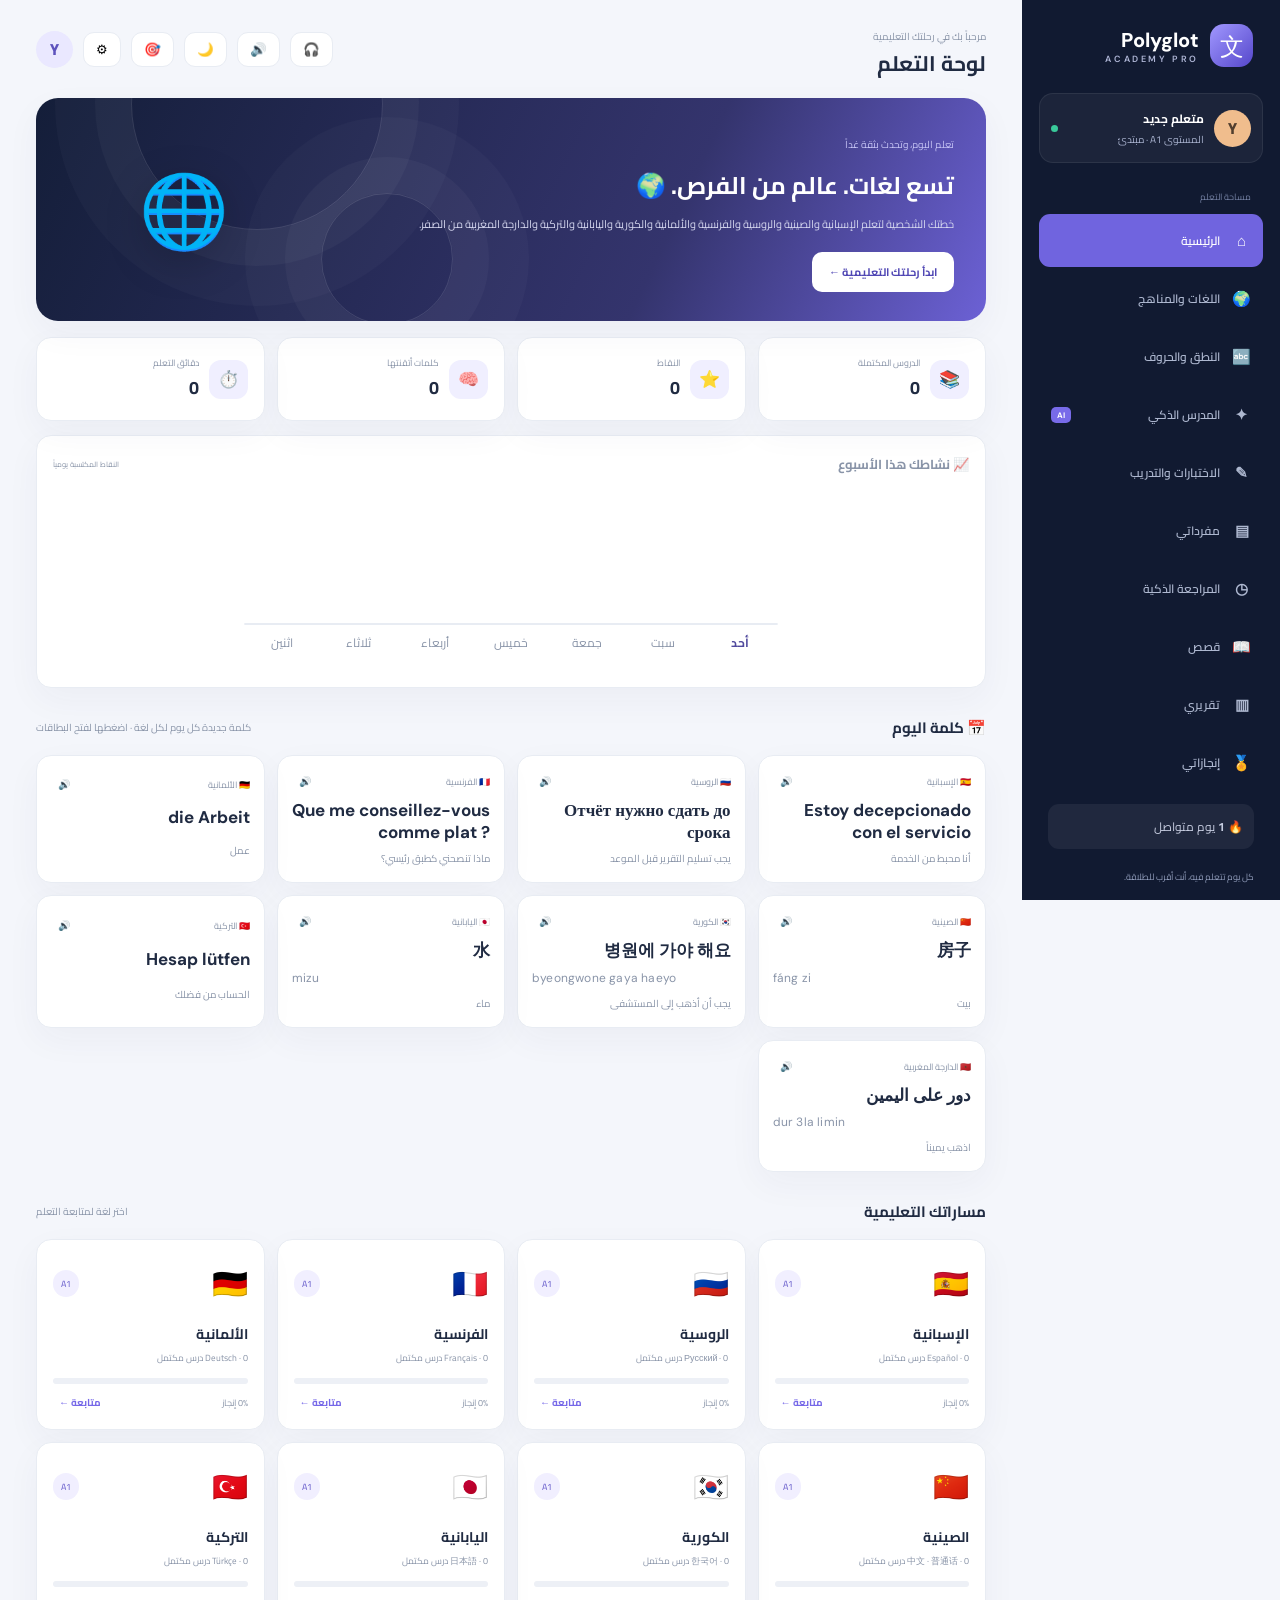
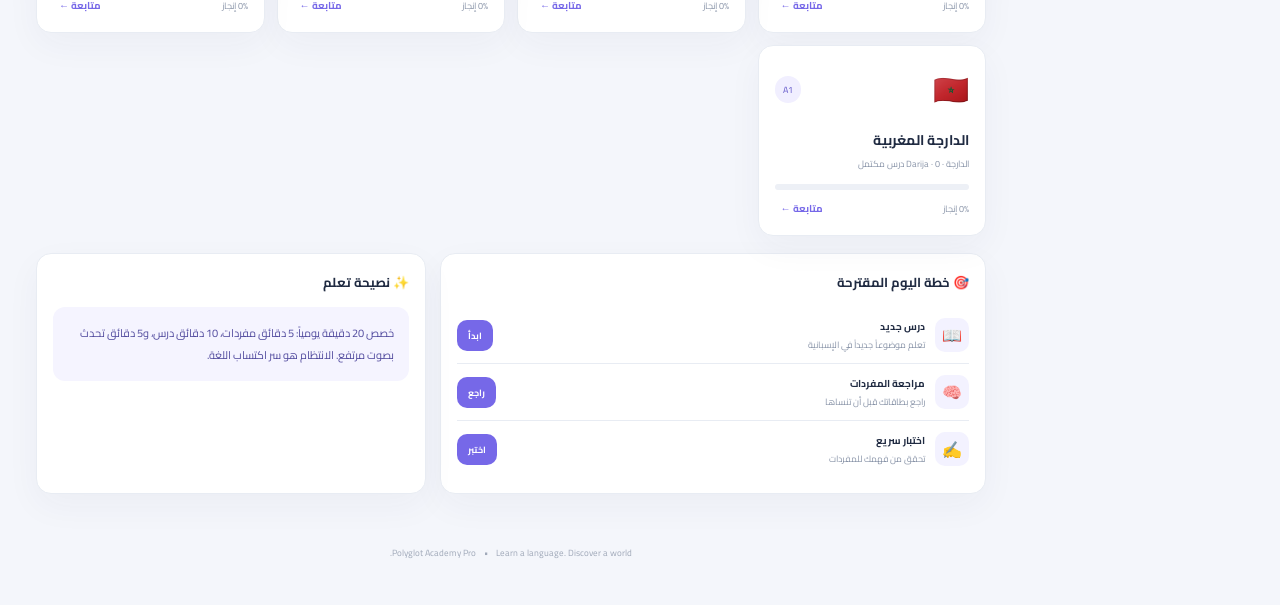
==== commit 9c49bb8c: "Load units3.js, count 54 units per language, extend progress and word pool; bump v32" ====
--- a/3-index.html
+++ b/3-index.html
@@ -2,8 +2,8 @@
 <html lang="ar" dir="rtl">
 <head>
 <meta charset="UTF-8"><meta name="viewport" content="width=device-width,initial-scale=1,viewport-fit=cover">
-<meta name="theme-color" content="#10172b"><meta name="description" content="Polyglot Academy - منصة تعلم الإسبانية والصينية والروسية والفرنسية والألمانية">
-<link rel="manifest" href="manifest.json"><link rel="icon" href="icon.svg" type="image/svg+xml"><link rel="apple-touch-icon" href="icon-192.png"><link rel="stylesheet" href="styles.css?v=14">
+<meta name="theme-color" content="#10172b"><meta name="description" content="Polyglot Academy - منصة تعلم الإسبانية والصينية والكورية واليابانية والتركية والروسية والفرنسية والألمانية والدارجة المغربية">
+<link rel="manifest" href="manifest.json"><link rel="icon" href="icon.svg" type="image/svg+xml"><link rel="apple-touch-icon" href="icon-192.png"><link rel="stylesheet" href="styles.css?v=32">
 <title>Polyglot Academy Pro</title>
 </head>
 <body>
@@ -33,13 +33,27 @@
  <footer>Polyglot Academy Pro <span>•</span> Learn a language. Discover a world.</footer>
 </main>
 <div class="toast" id="toast"></div>
-<script src="content.js?v=14"></script>
-<script src="grammar.js?v=14"></script>
-<script src="units2.js?v=14"></script>
-<script src="grammar2.js?v=14"></script>
-<script src="verbs.js?v=14"></script>
-<script src="quizlogic.js?v=14"></script>
-<script src="alphabet.js?v=14"></script>
-<script src="zh.js?v=14"></script>
-<script src="app.js?v=14"></script>
+<script src="content.js?v=32"></script>
+<script src="grammar.js?v=32"></script>
+<script src="units2.js?v=32"></script>
+<script src="grammar2.js?v=32"></script>
+<script src="verbs.js?v=32"></script>
+<script src="quizlogic.js?v=32"></script>
+<script src="alphabet.js?v=32"></script>
+<script src="zh.js?v=32"></script>
+<script src="ko.js?v=32"></script>
+<script src="ja.js?v=32"></script>
+<script src="tr.js?v=32"></script>
+<script src="ma.js?v=32"></script>
+<script src="ma2.js?v=32"></script>
+<script src="ma3.js?v=32"></script>
+<script src="ma4.js?v=32"></script>
+<script src="arpron.js?v=32"></script>
+<script src="gpron1.js?v=32"></script>
+<script src="gpron2.js?v=32"></script>
+<script src="gfix1.js?v=32"></script>
+<script src="gfix2.js?v=32"></script>
+<script src="units3.js?v=32"></script><script src="app.js?v=32"></script>
+<script src="53-vpjs.js?v=32"></script>
 </body></html>
+
--- a/styles.css
+++ b/styles.css
@@ -1,8 +1,8 @@
 @import url('https://fonts.googleapis.com/css2?family=Cairo:wght@400;500;600;700;800&family=DM+Sans:wght@400;500;600;700;800&display=swap');
 :root{--navy:#111a31;--navy2:#1c2947;--purple:#7668e8;--purple2:#eeeaff;--bg:#f4f6fb;--ink:#202b42;--muted:#8994a8;--line:#e8ecf3;--white:#fff;--green:#20a779;--shadow:0 12px 35px #25375c0b}
-*{box-sizing:border-box}body{margin:0;background:var(--bg);color:var(--ink);font-family:Cairo,Arial,sans-serif;display:flex;min-height:100vh}.sidebar{position:fixed;right:0;top:0;bottom:0;width:258px;background:var(--navy);color:#fff;padding:24px 17px;display:flex;flex-direction:column;z-index:40;overflow-y:auto;overscroll-behavior:contain}.brand{display:flex;align-items:center;gap:11px;padding:0 10px 26px;color:white;text-decoration:none}.brand-icon{width:43px;height:43px;border-radius:14px;background:linear-gradient(135deg,#a198ff,#5547cb);display:grid;place-items:center;font-size:24px}.brand b{display:block;font:800 20px 'DM Sans'}.brand small{display:block;font:600 9px 'DM Sans';letter-spacing:2.6px;color:#aeb5d5}.user-card{display:flex;align-items:center;gap:10px;padding:13px 11px;background:#ffffff0c;border:1px solid #ffffff12;border-radius:14px;margin-bottom:25px}.avatar,.user-mini{width:37px;height:37px;border-radius:50%;display:grid;place-items:center;background:#f0bd8d;color:#513e2e;font-weight:800}.user-card b,.user-card small{display:block}.user-card b{font-size:12px}.user-card small{font-size:10px;color:#aab4d0}.online{width:7px;height:7px;border-radius:50%;background:#39c99a;margin-right:auto}.nav-label{font-size:9px;color:#7582a4;padding:0 12px 9px}nav{display:grid;gap:5px}.nav{width:100%;border:0;background:transparent;color:#aeb8d0;text-align:right;padding:12px;border-radius:11px;display:flex;align-items:center;gap:12px;font:600 12px Cairo;cursor:pointer}.nav i{font-style:normal;width:19px;text-align:center;font-size:15px}.nav em{font:700 8px 'DM Sans';background:#786be9;color:white;padding:3px 6px;border-radius:5px;margin-right:auto}.nav.active,.nav:hover{background:#7064df;color:#fff}.sidebar-bottom{margin-top:auto;padding:15px 9px;color:#c7cde0}.streak{background:#ffffff10;border-radius:11px;padding:11px;font-size:12px;margin-bottom:10px}.sidebar-bottom small{font-size:9px;color:#8f9bb9}.main{margin-right:258px;width:calc(100% - 258px);padding:0 36px 24px;max-width:1600px}.topbar{height:98px;display:flex;align-items:center;justify-content:space-between}.topbar h2{font-size:21px;margin:1px 0}.muted{color:var(--muted);font-size:10px}.top-actions{display:flex;gap:10px;align-items:center}.icon-btn,.menu{border:1px solid var(--line);background:#fff;border-radius:11px;padding:9px 12px;cursor:pointer}.user-mini{background:#eae8ff;color:#5d52bd}.menu{display:none}#content{padding-bottom:30px}.hero{background:linear-gradient(115deg,#141e39,#34346d 66%,#6c61d5);color:white;border-radius:22px;padding:29px 32px;min-height:190px;display:flex;align-items:center;justify-content:space-between;position:relative;overflow:hidden;box-shadow:var(--shadow)}.hero:before,.hero:after{content:"";position:absolute;border:1px solid #ffffff20;border-radius:50%;width:250px;height:250px;left:10%;top:-120px;box-shadow:0 0 0 36px #ffffff08,0 0 0 76px #ffffff06}.hero:after{width:130px;height:130px;left:30%;top:95px}.hero-copy{position:relative;z-index:1}.hero h1{font-size:24px;margin:6px 0}.hero p{font-size:11px;color:#d5d7ef;margin:0 0 18px}.hero-art{font-size:72px;z-index:1;margin-left:8%;filter:drop-shadow(0 10px 18px #0004)}.eyebrow{font-size:10px;color:#c6c4f5}.btn{border:0;background:var(--purple);color:white;border-radius:10px;padding:10px 17px;font:700 11px Cairo;cursor:pointer}.btn.light{background:#fff;color:#5047b4}.btn.ghost{background:#fff;color:var(--purple);border:1px solid #e5e1ff}.btn.dark{background:var(--navy)}.section-head{display:flex;align-items:center;justify-content:space-between;margin:25px 0 13px}.section-head h3{font-size:15px;margin:0}.section-head small,.subtext{font-size:10px;color:var(--muted)}.stats{display:grid;grid-template-columns:repeat(4,1fr);gap:12px;margin-top:16px}.stat,.panel,.language-card,.lesson-card,.metric{background:#fff;border:1px solid var(--line);border-radius:15px;padding:16px;box-shadow:var(--shadow)}.stat{display:flex;align-items:center;gap:10px}.stat-icon{width:39px;height:39px;border-radius:12px;background:#f0efff;display:grid;place-items:center;font-size:17px}.stat small{display:block;color:var(--muted);font-size:9px}.stat b{font-size:18px}.language-grid{display:grid;grid-template-columns:repeat(4,1fr);gap:12px}.language-card{padding:16px;position:relative;overflow:hidden}.lang-head{display:flex;justify-content:space-between;align-items:center}.flag{font-size:29px}.tag{font-size:9px;color:#6459ca;background:#f1efff;padding:5px 8px;border-radius:20px}.language-card h3{font-size:14px;margin:10px 0 0}.language-card p{font-size:9px;color:var(--muted);margin:2px 0 12px}.track{height:6px;background:#edf0f6;border-radius:8px;overflow:hidden;margin:8px 0}.track span{display:block;height:100%;background:var(--accent,var(--purple));border-radius:8px}.card-foot{display:flex;justify-content:space-between;align-items:center;color:var(--muted);font-size:9px}.card-foot button{border:0;background:none;color:var(--purple);font:700 10px Cairo;cursor:pointer}.two-col{display:grid;grid-template-columns:1.4fr 1fr;gap:14px;margin-top:17px}.panel h3{font-size:13px;margin:0 0 13px}.task{display:flex;align-items:center;gap:10px;padding:10px 0;border-bottom:1px solid var(--line)}.task:last-child{border:0}.task-icon{width:34px;height:34px;border-radius:10px;background:#f3f2ff;display:grid;place-items:center}.task b{display:block;font-size:10px}.task small{display:block;font-size:9px;color:var(--muted)}.task .btn{margin-right:auto;padding:7px 11px;font-size:9px}.quote{background:#f5f4ff;border-radius:12px;padding:15px;color:#514a9e;font-size:11px;line-height:2}.page-intro{color:var(--muted);font-size:11px;margin:0 0 17px}.course-grid{display:grid;grid-template-columns:repeat(2,1fr);gap:13px}.course-row{display:flex;align-items:center;gap:12px}.course-row h3{font-size:14px;margin:0}.course-row p{font-size:9px;color:var(--muted);margin:2px 0}.course-row .btn{margin-right:auto}.level-grid{display:grid;grid-template-columns:repeat(3,1fr);gap:10px}.level{background:white;border:1px solid var(--line);border-radius:13px;padding:13px;cursor:pointer;text-align:right}.level b{font:800 15px 'DM Sans';color:var(--purple)}.level small{display:block;color:var(--muted);font-size:9px;margin-top:4px}.level.active{border-color:var(--purple);background:#f8f7ff}.lesson-list{display:grid;gap:9px}.lesson{display:flex;align-items:center;gap:12px;background:white;border:1px solid var(--line);border-radius:12px;padding:12px}.lesson-num{width:32px;height:32px;border-radius:9px;background:#f1efff;color:#6459ca;display:grid;place-items:center;font-weight:800}.lesson b{font-size:11px}.lesson small{display:block;font-size:9px;color:var(--muted)}.lesson button{margin-right:auto}.tabs{display:flex;gap:7px;flex-wrap:wrap;margin-bottom:14px}.tab{border:1px solid var(--line);background:white;border-radius:9px;padding:7px 12px;font:600 10px Cairo;cursor:pointer}.tab.active{background:var(--navy);color:white}.quiz-box,.tutor-box{max-width:760px;margin:auto;background:white;border:1px solid var(--line);border-radius:17px;padding:22px}.question{font-size:20px;margin:22px 0 5px}.foreign{direction:ltr;text-align:right;font:600 17px 'DM Sans';color:#5b50c2}.answers{display:grid;gap:8px;margin:18px 0}.answer{border:1px solid var(--line);border-radius:10px;background:white;padding:11px;text-align:right;font:600 11px Cairo;cursor:pointer}.answer.correct{background:#e8f8f1;border-color:#25ac7a}.answer.wrong{background:#fff0f0;border-color:#db7474}.feedback{font-size:11px;min-height:22px}.flashcard{max-width:500px;margin:12px auto;background:linear-gradient(140deg,#202a50,#655bd0);color:white;border-radius:18px;padding:42px 20px;text-align:center;min-height:205px;display:grid;place-content:center;gap:12px;cursor:pointer}.flashcard strong{font:700 32px 'DM Sans'}.flashcard small{font-size:10px;color:#d9d8f7}.center-actions{display:flex;justify-content:center;gap:8px;flex-wrap:wrap}.chat-log{height:290px;overflow:auto;background:#f7f8fc;border-radius:12px;padding:13px;margin:14px 0;display:flex;flex-direction:column;gap:10px}.bubble{max-width:85%;padding:10px 13px;border-radius:12px;font-size:11px;line-height:1.9}.bubble.ai{background:white;border:1px solid var(--line);align-self:flex-start}.bubble.user{background:#eae8ff;color:#40378e;align-self:flex-end}.chat-input{display:flex;gap:8px}.chat-input input,.field{width:100%;border:1px solid var(--line);border-radius:10px;padding:11px;font:11px Cairo;outline:none}.chat-input input:focus,.field:focus{border-color:var(--purple)}.note{background:#fff8e8;border:1px solid #f3e4bb;color:#80652d;padding:12px;border-radius:11px;font-size:10px;line-height:1.8;margin-bottom:12px}.metric-grid{display:grid;grid-template-columns:repeat(3,1fr);gap:12px}.metric b{display:block;font-size:22px;color:var(--purple)}.metric small{font-size:9px;color:var(--muted)}.toast{position:fixed;bottom:22px;left:22px;background:#17213a;color:white;padding:11px 16px;border-radius:11px;font-size:11px;opacity:0;transform:translateY(8px);transition:.2s;z-index:20}.toast.show{opacity:1;transform:none}footer{text-align:center;color:#a0a9b9;font-size:9px;padding:20px}footer span{padding:0 6px}
+*{box-sizing:border-box}body{margin:0;background:var(--bg);color:var(--ink);font-family:Cairo,Arial,sans-serif;display:flex;min-height:100vh}.sidebar{position:fixed;right:0;top:0;bottom:0;width:258px;background:var(--navy);color:#fff;padding:24px 17px;display:flex;flex-direction:column;z-index:40;overflow-y:auto;overscroll-behavior:contain}.brand{display:flex;align-items:center;gap:11px;padding:0 10px 26px;color:white;text-decoration:none}.brand-icon{width:43px;height:43px;border-radius:14px;background:linear-gradient(135deg,#a198ff,#5547cb);display:grid;place-items:center;font-size:24px}.brand b{display:block;font:800 20px 'DM Sans'}.brand small{display:block;font:600 9px 'DM Sans';letter-spacing:2.6px;color:#aeb5d5}.user-card{display:flex;align-items:center;gap:10px;padding:13px 11px;background:#ffffff0c;border:1px solid #ffffff12;border-radius:14px;margin-bottom:25px}.avatar,.user-mini{width:37px;height:37px;border-radius:50%;display:grid;place-items:center;background:#f0bd8d;color:#513e2e;font-weight:800}.user-card b,.user-card small{display:block}.user-card b{font-size:12px}.user-card small{font-size:10px;color:#aab4d0}.online{width:7px;height:7px;border-radius:50%;background:#39c99a;margin-right:auto}.nav-label{font-size:9px;color:#7582a4;padding:0 12px 9px}nav{display:grid;gap:5px}.nav{width:100%;border:0;background:transparent;color:#aeb8d0;text-align:right;padding:12px;border-radius:11px;display:flex;align-items:center;gap:12px;font:600 12px Cairo;cursor:pointer}.nav i{font-style:normal;width:19px;text-align:center;font-size:15px}.nav em{font:700 8px 'DM Sans';background:#786be9;color:white;padding:3px 6px;border-radius:5px;margin-right:auto}.nav.active,.nav:hover{background:#7064df;color:#fff}.sidebar-bottom{margin-top:auto;padding:15px 9px;color:#c7cde0}.streak{background:#ffffff10;border-radius:11px;padding:11px;font-size:12px;margin-bottom:10px}.sidebar-bottom small{font-size:9px;color:#8f9bb9}.main{margin-right:258px;width:calc(100% - 258px);padding:0 36px 24px;max-width:1600px}.topbar{min-height:98px;display:flex;align-items:center;justify-content:space-between}.topbar>div:nth-child(2){flex:1;min-width:0}.topbar h2{font-size:21px;margin:1px 0;line-height:1.35}.muted{color:var(--muted);font-size:10px}.top-actions{display:flex;gap:10px;align-items:center}.icon-btn,.menu{border:1px solid var(--line);background:#fff;border-radius:11px;padding:9px 12px;cursor:pointer}.user-mini{background:#eae8ff;color:#5d52bd}.menu{display:none}#content{padding-bottom:30px}.hero{background:linear-gradient(115deg,#141e39,#34346d 66%,#6c61d5);color:white;border-radius:22px;padding:29px 32px;min-height:190px;display:flex;align-items:center;justify-content:space-between;position:relative;overflow:hidden;box-shadow:var(--shadow)}.hero:before,.hero:after{content:"";position:absolute;border:1px solid #ffffff20;border-radius:50%;width:250px;height:250px;left:10%;top:-120px;box-shadow:0 0 0 36px #ffffff08,0 0 0 76px #ffffff06}.hero:after{width:130px;height:130px;left:30%;top:95px}.hero-copy{position:relative;z-index:1}.hero h1{font-size:24px;margin:6px 0}.hero p{font-size:11px;color:#d5d7ef;margin:0 0 18px}.hero-art{font-size:72px;z-index:1;margin-left:8%;filter:drop-shadow(0 10px 18px #0004)}.eyebrow{font-size:10px;color:#c6c4f5}.btn{border:0;background:var(--purple);color:white;border-radius:10px;padding:10px 17px;font:700 11px Cairo;cursor:pointer}.btn.light{background:#fff;color:#5047b4}.btn.ghost{background:#fff;color:var(--purple);border:1px solid #e5e1ff}.btn.dark{background:var(--navy)}.section-head{display:flex;align-items:center;justify-content:space-between;margin:25px 0 13px}.section-head h3{font-size:15px;margin:0}.section-head small,.subtext{font-size:10px;color:var(--muted)}.stats{display:grid;grid-template-columns:repeat(4,1fr);gap:12px;margin-top:16px}.stat,.panel,.language-card,.lesson-card,.metric{background:#fff;border:1px solid var(--line);border-radius:15px;padding:16px;box-shadow:var(--shadow)}.stat{display:flex;align-items:center;gap:10px}.stat-icon{width:39px;height:39px;border-radius:12px;background:#f0efff;display:grid;place-items:center;font-size:17px}.stat small{display:block;color:var(--muted);font-size:9px}.stat b{font-size:18px}.language-grid{display:grid;grid-template-columns:repeat(4,1fr);gap:12px}.language-card{padding:16px;position:relative;overflow:hidden}.lang-head{display:flex;justify-content:space-between;align-items:center}.flag{font-size:29px}.tag{font-size:9px;color:#6459ca;background:#f1efff;padding:5px 8px;border-radius:20px}.language-card h3{font-size:14px;margin:10px 0 0}.language-card p{font-size:9px;color:var(--muted);margin:2px 0 12px}.track{height:6px;background:#edf0f6;border-radius:8px;overflow:hidden;margin:8px 0}.track span{display:block;height:100%;background:var(--accent,var(--purple));border-radius:8px}.card-foot{display:flex;justify-content:space-between;align-items:center;color:var(--muted);font-size:9px}.card-foot button{border:0;background:none;color:var(--purple);font:700 10px Cairo;cursor:pointer}.two-col{display:grid;grid-template-columns:1.4fr 1fr;gap:14px;margin-top:17px}.panel h3{font-size:13px;margin:0 0 13px}.task{display:flex;align-items:center;gap:10px;padding:10px 0;border-bottom:1px solid var(--line)}.task:last-child{border:0}.task-icon{width:34px;height:34px;border-radius:10px;background:#f3f2ff;display:grid;place-items:center}.task b{display:block;font-size:10px}.task small{display:block;font-size:9px;color:var(--muted)}.task .btn{margin-right:auto;padding:7px 11px;font-size:9px}.quote{background:#f5f4ff;border-radius:12px;padding:15px;color:#514a9e;font-size:11px;line-height:2}.page-intro{color:var(--muted);font-size:11px;margin:0 0 17px}.course-grid{display:grid;grid-template-columns:repeat(2,1fr);gap:13px}.course-row{display:flex;align-items:center;gap:12px}.course-row h3{font-size:14px;margin:0}.course-row p{font-size:9px;color:var(--muted);margin:2px 0}.course-row .btn{margin-right:auto}.level-grid{display:grid;grid-template-columns:repeat(3,1fr);gap:10px}.level{background:white;border:1px solid var(--line);border-radius:13px;padding:13px;cursor:pointer;text-align:right}.level b{font:800 15px 'DM Sans';color:var(--purple)}.level small{display:block;color:var(--muted);font-size:9px;margin-top:4px}.level.active{border-color:var(--purple);background:#f8f7ff}.lesson-list{display:grid;gap:9px}.lesson{display:flex;align-items:center;gap:12px;background:white;border:1px solid var(--line);border-radius:12px;padding:12px}.lesson-num{width:32px;height:32px;border-radius:9px;background:#f1efff;color:#6459ca;display:grid;place-items:center;font-weight:800}.lesson b{font-size:11px}.lesson small{display:block;font-size:9px;color:var(--muted)}.lesson button{margin-right:auto}.tabs{display:flex;gap:7px;flex-wrap:wrap;margin-bottom:14px}.tab{border:1px solid var(--line);background:white;border-radius:9px;padding:7px 12px;font:600 10px Cairo;cursor:pointer}.tab.active{background:var(--navy);color:white}.quiz-box,.tutor-box{max-width:760px;margin:auto;background:white;border:1px solid var(--line);border-radius:17px;padding:22px}.question{font-size:20px;margin:22px 0 5px}.foreign{direction:ltr;text-align:right;font:600 17px 'DM Sans';color:#5b50c2}.answers{display:grid;gap:8px;margin:18px 0}.answer{border:1px solid var(--line);border-radius:10px;background:white;padding:11px;text-align:right;font:600 11px Cairo;cursor:pointer}.answer.correct{background:#e8f8f1;border-color:#25ac7a}.answer.wrong{background:#fff0f0;border-color:#db7474}.feedback{font-size:11px;min-height:22px}.flashcard{max-width:500px;margin:12px auto;background:linear-gradient(140deg,#202a50,#655bd0);color:white;border-radius:18px;padding:42px 20px;text-align:center;min-height:205px;display:grid;place-content:center;gap:12px;cursor:pointer}.flashcard strong{font:700 32px 'DM Sans'}.flashcard small{font-size:10px;color:#d9d8f7}.center-actions{display:flex;justify-content:center;gap:8px;flex-wrap:wrap}.chat-log{height:290px;overflow:auto;background:#f7f8fc;border-radius:12px;padding:13px;margin:14px 0;display:flex;flex-direction:column;gap:10px}.bubble{max-width:85%;padding:10px 13px;border-radius:12px;font-size:11px;line-height:1.9}.bubble.ai{background:white;border:1px solid var(--line);align-self:flex-start}.bubble.user{background:#eae8ff;color:#40378e;align-self:flex-end}.chat-input{display:flex;gap:8px}.chat-input input,.field{width:100%;border:1px solid var(--line);border-radius:10px;padding:11px;font:11px Cairo;outline:none}.chat-input input:focus,.field:focus{border-color:var(--purple)}.note{background:#fff8e8;border:1px solid #f3e4bb;color:#80652d;padding:12px;border-radius:11px;font-size:10px;line-height:1.8;margin-bottom:12px}.metric-grid{display:grid;grid-template-columns:repeat(3,1fr);gap:12px}.metric b{display:block;font-size:22px;color:var(--purple)}.metric small{font-size:9px;color:var(--muted)}.toast{position:fixed;bottom:22px;left:22px;background:#17213a;color:white;padding:11px 16px;border-radius:11px;font-size:11px;opacity:0;transform:translateY(8px);transition:.2s;z-index:20}.toast.show{opacity:1;transform:none}footer{text-align:center;color:#a0a9b9;font-size:9px;padding:20px}footer span{padding:0 6px}
 @media(max-width:1100px){.language-grid{grid-template-columns:repeat(2,1fr)}.stats{grid-template-columns:repeat(2,1fr)}.main{padding:0 22px}.two-col{grid-template-columns:1fr}}
-@media(max-width:700px){.sidebar{transform:translateX(105%);transition:.25s;width:260px}.sidebar.open{transform:none}.backdrop{position:fixed;inset:0;background:#0b102099;z-index:30;opacity:0;pointer-events:none;transition:.2s}.backdrop.show{opacity:1;pointer-events:auto}body.menu-open{overflow:hidden}.main{margin:0;width:100%;padding:0 14px 18px}.topbar{height:82px;gap:9px}.menu{display:block}.topbar>div:nth-child(2){margin-left:auto}.topbar h2{font-size:17px}.top-actions{gap:6px}.icon-btn{padding:8px}.hero{padding:22px 18px;min-height:170px}.hero h1{font-size:19px}.hero-art{font-size:49px;margin:0}.hero p{max-width:230px}.stats{gap:8px}.stat{padding:10px;gap:7px}.stat-icon{width:31px;height:31px;font-size:14px}.stat b{font-size:15px}.stat small{font-size:8px}.language-grid{gap:8px}.language-card{padding:12px}.course-grid{grid-template-columns:1fr}.level-grid{grid-template-columns:repeat(2,1fr)}.quiz-box,.tutor-box{padding:15px}.question{font-size:18px}.metric-grid{grid-template-columns:1fr 1fr}}
+@media(max-width:700px){.sidebar{transform:translateX(105%);transition:.25s;width:260px}.sidebar.open{transform:none}.backdrop{position:fixed;inset:0;background:#0b102099;z-index:30;opacity:0;pointer-events:none;transition:.2s}.backdrop.show{opacity:1;pointer-events:auto}body.menu-open{overflow:hidden}.main{margin:0;width:100%;padding:0 14px 18px}.topbar{min-height:82px;gap:9px}.menu{display:block}.topbar>div:nth-child(2){margin-left:auto}.topbar h2{font-size:17px}.top-actions{gap:6px}.icon-btn{padding:8px}.hero{padding:22px 18px;min-height:170px}.hero h1{font-size:19px}.hero-art{font-size:49px;margin:0}.hero p{max-width:230px}.stats{gap:8px}.stat{padding:10px;gap:7px}.stat-icon{width:31px;height:31px;font-size:14px}.stat b{font-size:15px}.stat small{font-size:8px}.language-grid{gap:8px}.language-card{padding:12px}.course-grid{grid-template-columns:1fr}.level-grid{grid-template-columns:repeat(2,1fr)}.quiz-box,.tutor-box{padding:15px}.question{font-size:18px}.metric-grid{grid-template-columns:1fr 1fr}}
 
 .bubble p{margin:0 0 6px}.bubble p:last-child{margin:0}.bubble ul,.bubble ol{margin:4px 0 6px;padding-right:20px}.bubble li{margin:2px 0}.bubble hr{border:0;border-top:1px solid var(--line);margin:8px 0}.bubble h4,.grammar h4{margin:6px 0;font-size:13px;color:var(--purple)}.bubble code{background:#f1efff;padding:1px 5px;border-radius:5px;font-family:'DM Sans',monospace}.tbl-wrap{overflow-x:auto;margin:8px 0}.md-table{border-collapse:collapse;width:100%;font-size:11px}.md-table th,.md-table td{border:1px solid var(--line);padding:7px 10px;text-align:right}.md-table th{background:#f1efff;color:#4a41a8}.grammar{margin-top:16px;background:#fbfaff;border:1px solid #e5e1ff;border-radius:14px;padding:14px 16px}.grammar p{font-size:11px;line-height:2;margin:4px 0 8px}.icon-btn.sm{padding:2px 7px;font-size:10px;border-radius:8px}
 
@@ -116,3 +116,8 @@
 body.dark .abc-card{background:#16203a;border-color:#263350;box-shadow:0 12px 35px #00000030}
 body.dark .abc-letter{color:#c9c4f5}
 @media(max-width:700px){.abc-grid{grid-template-columns:repeat(2,1fr);gap:8px}.abc-card{padding:10px}.abc-letter{font-size:19px}}
+
+/* Round 10: pinyin line under Chinese text */
+.py{display:block;font-size:12px;line-height:1.7;color:var(--muted);direction:ltr;font-family:'DM Sans',Cairo;letter-spacing:.2px}
+.ar-pron{direction:rtl;font-family:Cairo,'DM Sans',sans-serif;font-size:14px;letter-spacing:0}
+body.dark .py{color:#93a0c0}
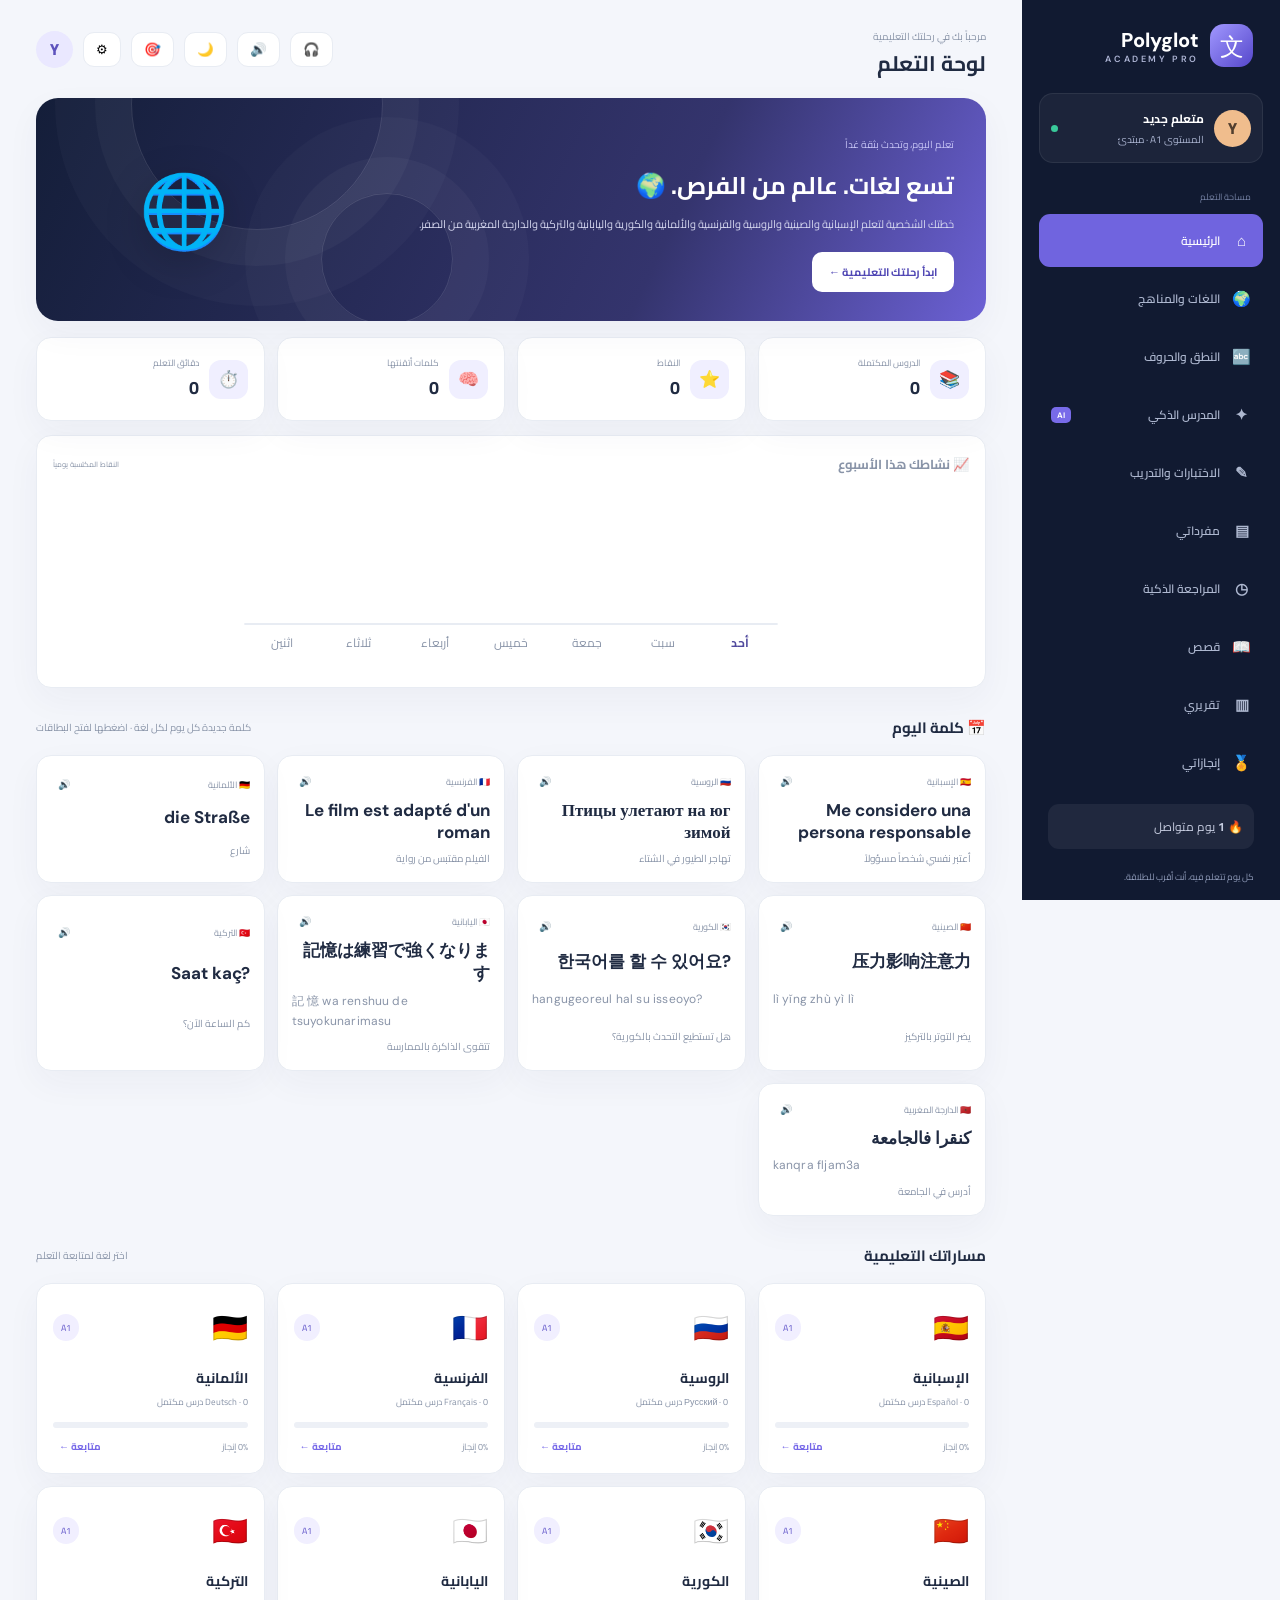
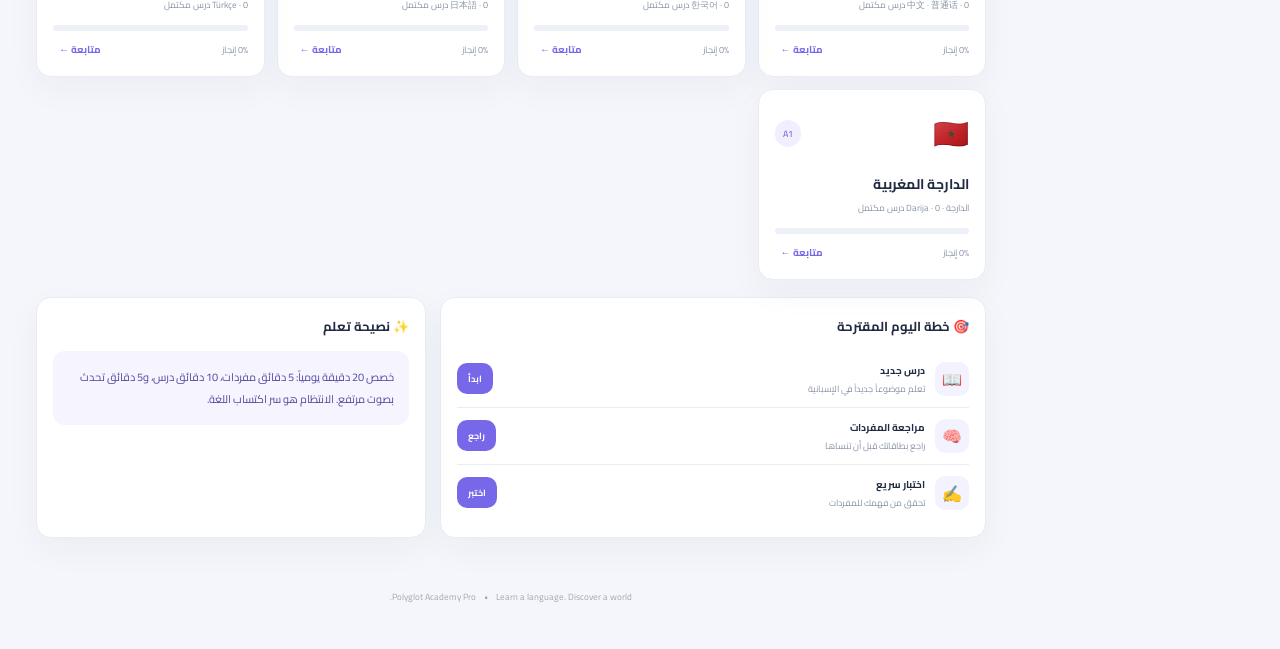
==== commit f6b486bf: "PWA: add service worker, update manifest, install prompt (v33)" ====
--- a/3-index.html
+++ b/3-index.html
@@ -2,8 +2,8 @@
 <html lang="ar" dir="rtl">
 <head>
 <meta charset="UTF-8"><meta name="viewport" content="width=device-width,initial-scale=1,viewport-fit=cover">
-<meta name="theme-color" content="#10172b"><meta name="description" content="Polyglot Academy - منصة تعلم الإسبانية والصينية والكورية واليابانية والتركية والروسية والفرنسية والألمانية والدارجة المغربية">
-<link rel="manifest" href="manifest.json"><link rel="icon" href="icon.svg" type="image/svg+xml"><link rel="apple-touch-icon" href="icon-192.png"><link rel="stylesheet" href="styles.css?v=32">
+<meta name="theme-color" content="#10172b"><meta name="mobile-web-app-capable" content="yes"><meta name="apple-mobile-web-app-capable" content="yes"><meta name="apple-mobile-web-app-status-bar-style" content="black-translucent"><meta name="apple-mobile-web-app-title" content="Polyglot Pro"><meta name="description" content="Polyglot Academy - منصة تعلم الإسبانية والصينية والكورية واليابانية والتركية والروسية والفرنسية والألمانية والدارجة المغربية">
+<link rel="manifest" href="manifest.json"><link rel="icon" href="icon.svg" type="image/svg+xml"><link rel="apple-touch-icon" href="icon-192.png"><link rel="stylesheet" href="styles.css?v=33">
 <title>Polyglot Academy Pro</title>
 </head>
 <body>
@@ -33,27 +33,45 @@
  <footer>Polyglot Academy Pro <span>•</span> Learn a language. Discover a world.</footer>
 </main>
 <div class="toast" id="toast"></div>
-<script src="content.js?v=32"></script>
-<script src="grammar.js?v=32"></script>
-<script src="units2.js?v=32"></script>
-<script src="grammar2.js?v=32"></script>
-<script src="verbs.js?v=32"></script>
-<script src="quizlogic.js?v=32"></script>
-<script src="alphabet.js?v=32"></script>
-<script src="zh.js?v=32"></script>
-<script src="ko.js?v=32"></script>
-<script src="ja.js?v=32"></script>
-<script src="tr.js?v=32"></script>
-<script src="ma.js?v=32"></script>
-<script src="ma2.js?v=32"></script>
-<script src="ma3.js?v=32"></script>
-<script src="ma4.js?v=32"></script>
-<script src="arpron.js?v=32"></script>
-<script src="gpron1.js?v=32"></script>
-<script src="gpron2.js?v=32"></script>
-<script src="gfix1.js?v=32"></script>
-<script src="gfix2.js?v=32"></script>
-<script src="units3.js?v=32"></script><script src="app.js?v=32"></script>
-<script src="53-vpjs.js?v=32"></script>
+<script src="content.js?v=33"></script>
+<script src="grammar.js?v=33"></script>
+<script src="units2.js?v=33"></script>
+<script src="grammar2.js?v=33"></script>
+<script src="verbs.js?v=33"></script>
+<script src="quizlogic.js?v=33"></script>
+<script src="alphabet.js?v=33"></script>
+<script src="zh.js?v=33"></script>
+<script src="ko.js?v=33"></script>
+<script src="ja.js?v=33"></script>
+<script src="tr.js?v=33"></script>
+<script src="ma.js?v=33"></script>
+<script src="ma2.js?v=33"></script>
+<script src="ma3.js?v=33"></script>
+<script src="ma4.js?v=33"></script>
+<script src="arpron.js?v=33"></script>
+<script src="gpron1.js?v=33"></script>
+<script src="gpron2.js?v=33"></script>
+<script src="gfix1.js?v=33"></script>
+<script src="gfix2.js?v=33"></script>
+<script src="units3.js?v=33"></script><script src="app.js?v=33"></script>
+<script src="53-vpjs.js?v=33"></script>
+<script>
+if("serviceWorker" in navigator){window.addEventListener("load",function(){navigator.serviceWorker.register("sw.js").catch(function(){})})}
+(function(){
+var deferredPrompt=null;
+window.addEventListener("beforeinstallprompt",function(e){
+e.preventDefault();deferredPrompt=e;
+if(document.getElementById("pgInstallBtn"))return;
+var b=document.createElement("button");
+b.id="pgInstallBtn";
+b.textContent="⬇ ثبّت التطبيق";
+b.style.cssText="position:fixed;bottom:18px;left:18px;z-index:99999;background:#e5a13b;color:#10172b;border:0;border-radius:14px;padding:11px 18px;font-family:inherit;font-size:15px;font-weight:700;cursor:pointer;box-shadow:0 6px 18px rgba(0,0,0,.3);direction:rtl";
+b.onclick=function(){b.remove();if(deferredPrompt){deferredPrompt.prompt();deferredPrompt=null}};
+document.body.appendChild(b);
+setTimeout(function(){if(b.parentNode)b.remove()},45000);
+});
+window.addEventListener("appinstalled",function(){var b=document.getElementById("pgInstallBtn");if(b)b.remove()});
+})();
+</script>
 </body></html>
 
